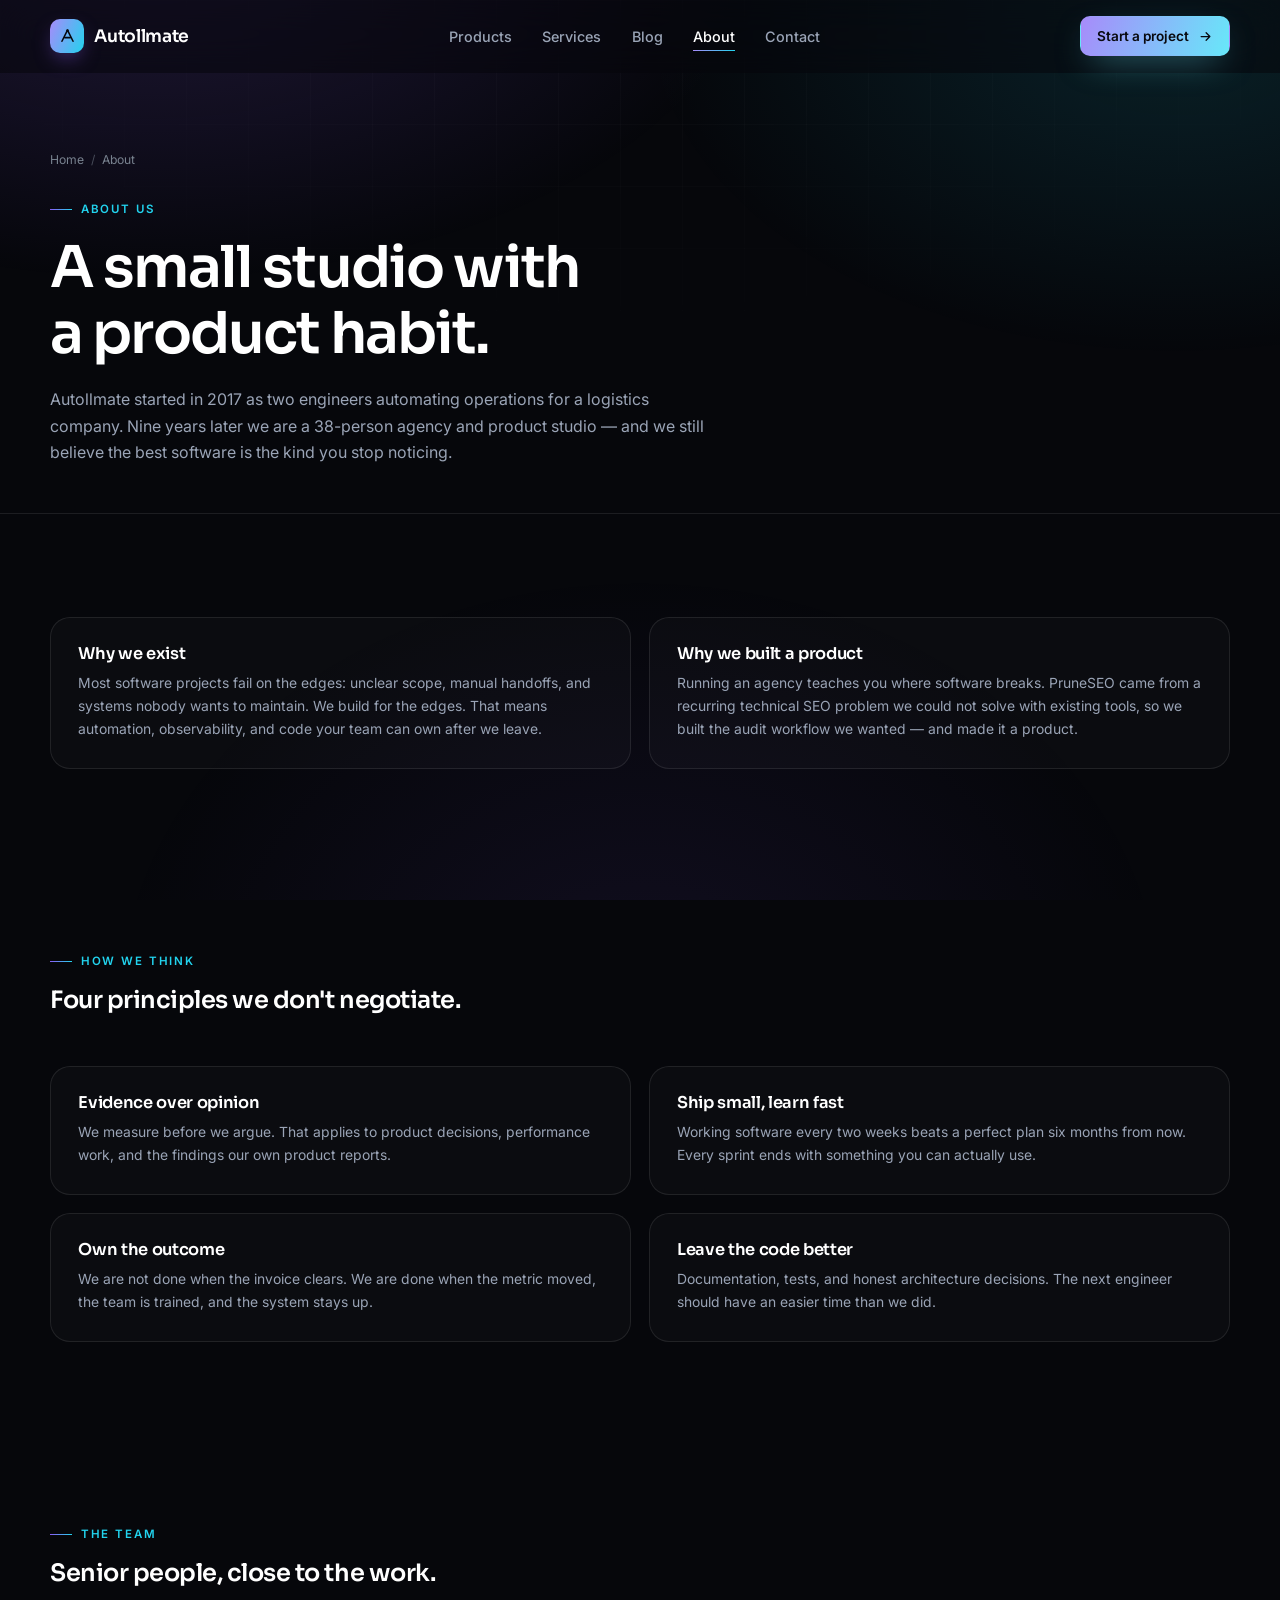
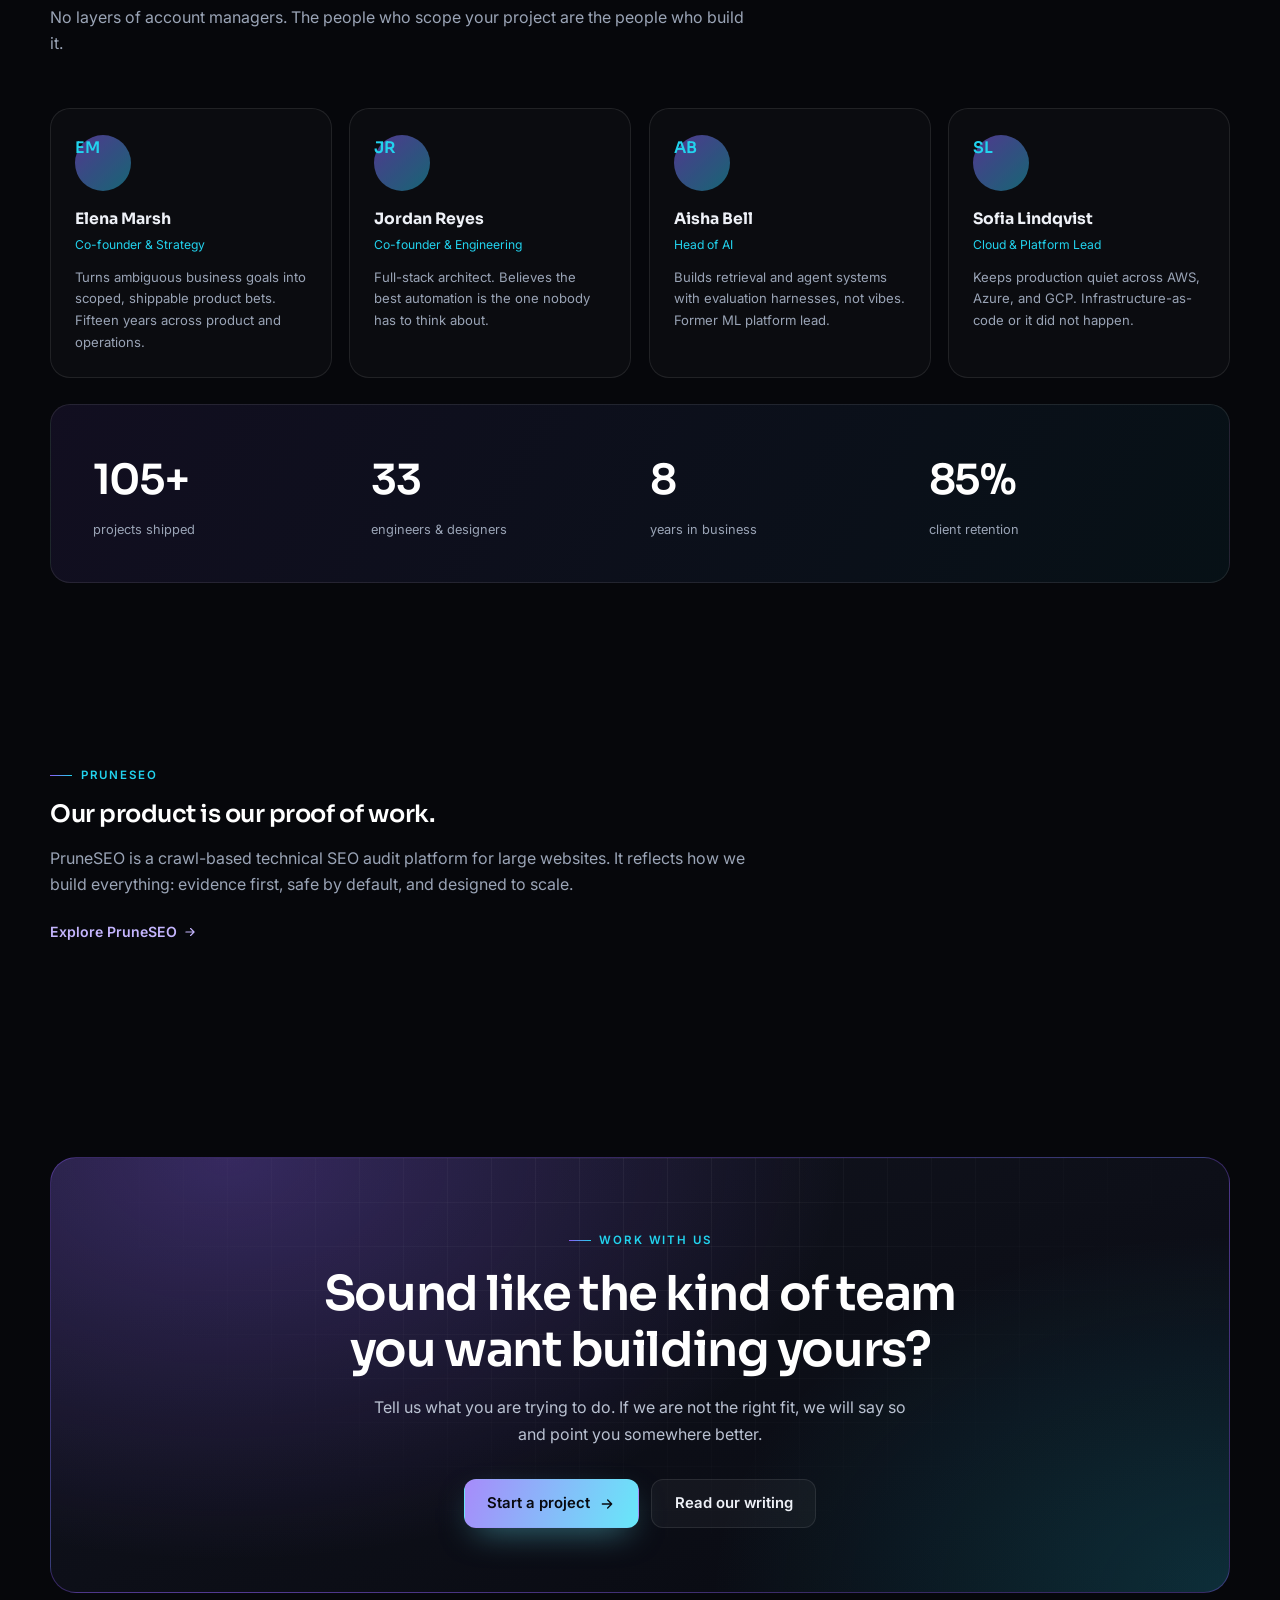
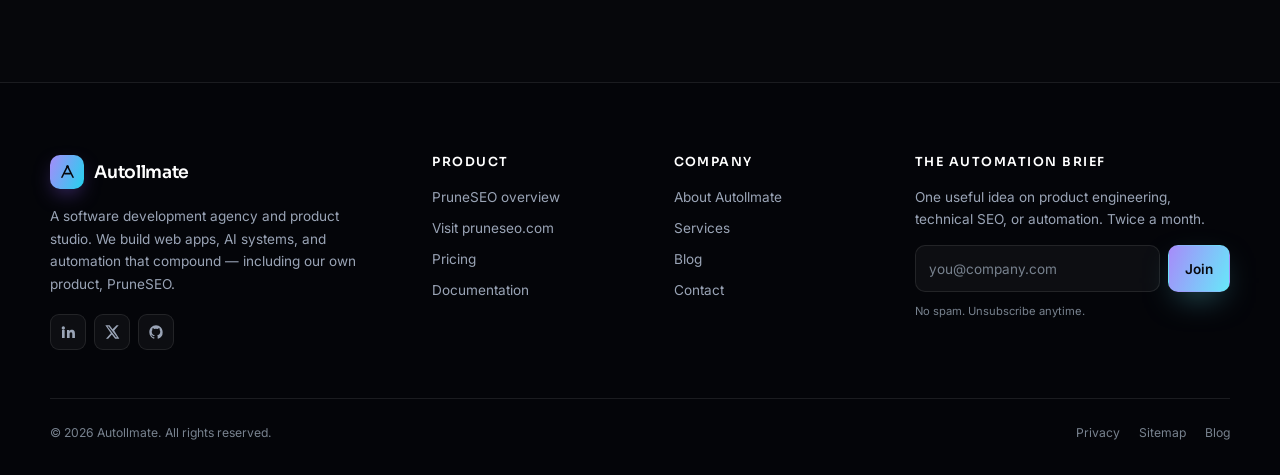
==== about.html @ e0d96550 "setup" ====
<!doctype html>
<html lang="en">
<head>
  <meta charset="utf-8">
  <meta name="viewport" content="width=device-width, initial-scale=1">
  <title>About Autollmate — Software Studio Behind PruneSEO</title>
  <meta name="description" content="Autollmate is a software development agency and product studio founded in 2017. Meet the team that builds web applications, AI systems, automation, and PruneSEO.">
  <link rel="canonical" href="https://autollmate.com/about.html">
  <meta name="robots" content="index, follow, max-image-preview:large">
  <meta name="author" content="Autollmate">
  <meta name="theme-color" content="#06070b">

  <meta property="og:type" content="website">
  <meta property="og:site_name" content="Autollmate">
  <meta property="og:locale" content="en_US">
  <meta property="og:title" content="About Autollmate — Software Studio Behind PruneSEO">
  <meta property="og:description" content="A software development agency and product studio founded in 2017. We build web apps, AI systems, and automation — including PruneSEO.">
  <meta property="og:url" content="https://autollmate.com/about.html">
  <meta property="og:image" content="https://autollmate.com/assets/img/og-cover.png">
  <meta property="og:image:width" content="1200">
  <meta property="og:image:height" content="630">
  <meta property="og:image:alt" content="About Autollmate.">
  <meta name="twitter:card" content="summary_large_image">
  <meta name="twitter:title" content="About Autollmate — Software Studio Behind PruneSEO">
  <meta name="twitter:description" content="A software development agency and product studio founded in 2017.">
  <meta name="twitter:image" content="https://autollmate.com/assets/img/og-cover.png">

  <link rel="icon" href="assets/img/favicon.svg" type="image/svg+xml">
  <link rel="apple-touch-icon" href="assets/img/apple-touch-icon.png">
  <link rel="manifest" href="site.webmanifest">
  <link rel="preconnect" href="https://fonts.googleapis.com">
  <link rel="preconnect" href="https://fonts.gstatic.com" crossorigin>
  <link href="https://fonts.googleapis.com/css2?family=Inter:wght@400;500;600&family=Sora:wght@500;600;700&display=swap" rel="stylesheet">
  <link rel="stylesheet" href="assets/css/styles.css">

  <script type="application/ld+json">
  {
    "@context": "https://schema.org",
    "@graph": [
      {
        "@type": "AboutPage",
        "@id": "https://autollmate.com/about.html#about",
        "name": "About Autollmate",
        "url": "https://autollmate.com/about.html",
        "description": "Autollmate is a software development agency and product studio founded in 2017, and the team behind PruneSEO.",
        "mainEntity": { "@id": "https://autollmate.com/#organization" }
      },
      {
        "@type": "Organization",
        "@id": "https://autollmate.com/#organization",
        "name": "Autollmate",
        "url": "https://autollmate.com/",
        "logo": "https://autollmate.com/assets/img/icon-512.png",
        "foundingDate": "2017",
        "email": "hello@autollmate.com",
        "description": "A software development agency and product studio building web applications, AI systems, and workflow automation.",
        "employee": [
          { "@type": "Person", "name": "Elena Marsh", "jobTitle": "Co-founder & Strategy" },
          { "@type": "Person", "name": "Jordan Reyes", "jobTitle": "Co-founder & Engineering" },
          { "@type": "Person", "name": "Aisha Bell", "jobTitle": "Head of AI" },
          { "@type": "Person", "name": "Sofia Lindqvist", "jobTitle": "Cloud & Platform Lead" }
        ]
      },
      {
        "@type": "BreadcrumbList",
        "itemListElement": [
          { "@type": "ListItem", "position": 1, "name": "Home", "item": "https://autollmate.com/" },
          { "@type": "ListItem", "position": 2, "name": "About", "item": "https://autollmate.com/about.html" }
        ]
      }
    ]
  }
  </script>
</head>
<body>
  <a class="skip-link" href="#main">Skip to content</a>

  <header class="site-header">
    <div class="container">
      <nav class="nav" aria-label="Primary">
        <a class="brand" href="index.html" aria-label="Autollmate home">
          <span class="brand-mark" aria-hidden="true">
            <svg viewBox="0 0 24 24" fill="none" stroke="currentColor" stroke-width="2" stroke-linecap="round" stroke-linejoin="round"><path d="M5 18 12 4l7 14"/><path d="M8.4 13.4h7.2"/><circle cx="12" cy="4.4" r="1.6" fill="currentColor" stroke="none"/></svg>
          </span>
          <span>Autollmate</span>
        </a>
        <ul class="nav-links" id="primary-nav">
          <li><a href="products.html">Products</a></li>
          <li><a href="index.html#services">Services</a></li>
          <li><a href="blog.html">Blog</a></li>
          <li><a href="about.html" aria-current="page">About</a></li>
          <li><a href="contact.html">Contact</a></li>
          <li class="nav-mobile-cta"><a class="btn btn--primary btn--sm" href="contact.html">Start a project</a></li>
        </ul>
        <a class="btn btn--primary btn--sm nav-cta" href="contact.html">Start a project
          <svg width="15" height="15" viewBox="0 0 24 24" fill="none" stroke="currentColor" stroke-width="2" stroke-linecap="round" stroke-linejoin="round" aria-hidden="true"><path d="M5 12h14M13 6l6 6-6 6"/></svg>
        </a>
        <button class="nav-toggle" type="button" aria-expanded="false" aria-controls="primary-nav" aria-label="Toggle navigation">
          <span></span><span></span><span></span>
        </button>
      </nav>
    </div>
  </header>

  <main id="main">
    <section class="page-hero">
      <div class="container">
        <ol class="breadcrumbs">
          <li><a href="index.html">Home</a></li>
          <li>About</li>
        </ol>
        <span class="eyebrow">About us</span>
        <h1>A small studio with a product habit.</h1>
        <p class="lead">Autollmate started in 2017 as two engineers automating operations for a logistics company. Nine years later we are a 38-person agency and product studio — and we still believe the best software is the kind you stop noticing.</p>
      </div>
    </section>

    <section class="section">
      <div class="container">
        <div class="value-grid" data-stagger>
          <article class="value-card" data-reveal>
            <h3>Why we exist</h3>
            <p>Most software projects fail on the edges: unclear scope, manual handoffs, and systems nobody wants to maintain. We build for the edges. That means automation, observability, and code your team can own after we leave.</p>
          </article>
          <article class="value-card" data-reveal>
            <h3>Why we built a product</h3>
            <p>Running an agency teaches you where software breaks. PruneSEO came from a recurring technical SEO problem we could not solve with existing tools, so we built the audit workflow we wanted — and made it a product.</p>
          </article>
        </div>
      </div>
    </section>

    <section class="section section--tight">
      <div class="container">
        <div class="section-head" data-reveal>
          <span class="eyebrow">How we think</span>
          <h2>Four principles we don't negotiate.</h2>
        </div>
        <div class="value-grid" data-stagger>
          <article class="value-card" data-reveal>
            <h3>Evidence over opinion</h3>
            <p>We measure before we argue. That applies to product decisions, performance work, and the findings our own product reports.</p>
          </article>
          <article class="value-card" data-reveal>
            <h3>Ship small, learn fast</h3>
            <p>Working software every two weeks beats a perfect plan six months from now. Every sprint ends with something you can actually use.</p>
          </article>
          <article class="value-card" data-reveal>
            <h3>Own the outcome</h3>
            <p>We are not done when the invoice clears. We are done when the metric moved, the team is trained, and the system stays up.</p>
          </article>
          <article class="value-card" data-reveal>
            <h3>Leave the code better</h3>
            <p>Documentation, tests, and honest architecture decisions. The next engineer should have an easier time than we did.</p>
          </article>
        </div>
      </div>
    </section>

    <section class="section">
      <div class="container">
        <div class="section-head" data-reveal>
          <span class="eyebrow">The team</span>
          <h2>Senior people, close to the work.</h2>
          <p>No layers of account managers. The people who scope your project are the people who build it.</p>
        </div>
        <div class="team-grid" data-stagger>
          <article class="team-card" data-reveal>
            <span class="avatar" aria-hidden="true">EM</span>
            <strong>Elena Marsh</strong>
            <span>Co-founder &amp; Strategy</span>
            <p>Turns ambiguous business goals into scoped, shippable product bets. Fifteen years across product and operations.</p>
          </article>
          <article class="team-card" data-reveal>
            <span class="avatar" aria-hidden="true">JR</span>
            <strong>Jordan Reyes</strong>
            <span>Co-founder &amp; Engineering</span>
            <p>Full-stack architect. Believes the best automation is the one nobody has to think about.</p>
          </article>
          <article class="team-card" data-reveal>
            <span class="avatar" aria-hidden="true">AB</span>
            <strong>Aisha Bell</strong>
            <span>Head of AI</span>
            <p>Builds retrieval and agent systems with evaluation harnesses, not vibes. Former ML platform lead.</p>
          </article>
          <article class="team-card" data-reveal>
            <span class="avatar" aria-hidden="true">SL</span>
            <strong>Sofia Lindqvist</strong>
            <span>Cloud &amp; Platform Lead</span>
            <p>Keeps production quiet across AWS, Azure, and GCP. Infrastructure-as-code or it did not happen.</p>
          </article>
        </div>

        <div class="stats-band" style="margin-top:1.6rem" data-reveal>
          <div class="stat"><strong data-count="120" data-suffix="+">120+</strong><span>projects shipped</span></div>
          <div class="stat"><strong data-count="38">38</strong><span>engineers &amp; designers</span></div>
          <div class="stat"><strong data-count="9">9</strong><span>years in business</span></div>
          <div class="stat"><strong data-count="97" data-suffix="%">97%</strong><span>client retention</span></div>
        </div>
      </div>
    </section>

    <section class="section section--tight">
      <div class="container">
        <div class="section-head" data-reveal>
          <span class="eyebrow">PruneSEO</span>
          <h2>Our product is our proof of work.</h2>
          <p>PruneSEO is a crawl-based technical SEO audit platform for large websites. It reflects how we build everything: evidence first, safe by default, and designed to scale.</p>
          <div style="margin-top:1.3rem">
            <a class="link-arrow" href="products.html">Explore PruneSEO
              <svg width="14" height="14" viewBox="0 0 24 24" fill="none" stroke="currentColor" stroke-width="2" stroke-linecap="round" stroke-linejoin="round" aria-hidden="true"><path d="M5 12h14M13 6l6 6-6 6"/></svg>
            </a>
          </div>
        </div>
      </div>
    </section>

    <section class="cta-band">
      <div class="container">
        <div class="cta-card" data-reveal>
          <span class="eyebrow" style="justify-content:center">Work with us</span>
          <h2>Sound like the kind of team you want building yours?</h2>
          <p>Tell us what you are trying to do. If we are not the right fit, we will say so and point you somewhere better.</p>
          <div class="cta-actions">
            <a class="btn btn--primary" href="contact.html">Start a project
              <svg width="16" height="16" viewBox="0 0 24 24" fill="none" stroke="currentColor" stroke-width="2" stroke-linecap="round" stroke-linejoin="round" aria-hidden="true"><path d="M5 12h14M13 6l6 6-6 6"/></svg>
            </a>
            <a class="btn btn--ghost" href="blog.html">Read our writing</a>
          </div>
        </div>
      </div>
    </section>
  </main>

  <footer class="site-footer">
    <div class="container">
      <div class="footer-grid">
        <div class="footer-brand">
          <a class="brand" href="index.html" aria-label="Autollmate home">
            <span class="brand-mark" aria-hidden="true">
              <svg viewBox="0 0 24 24" fill="none" stroke="currentColor" stroke-width="2" stroke-linecap="round" stroke-linejoin="round"><path d="M5 18 12 4l7 14"/><path d="M8.4 13.4h7.2"/><circle cx="12" cy="4.4" r="1.6" fill="currentColor" stroke="none"/></svg>
            </span>
            <span>Autollmate</span>
          </a>
          <p>A software development agency and product studio. We build web apps, AI systems, and automation that compound — including our own product, PruneSEO.</p>
          <div class="socials">
            <a href="https://www.linkedin.com/company/autollmate" target="_blank" rel="noopener noreferrer" aria-label="Autollmate on LinkedIn">
              <svg viewBox="0 0 24 24" fill="currentColor" aria-hidden="true"><path d="M4.98 3.5a2.5 2.5 0 1 1 0 5 2.5 2.5 0 0 1 0-5ZM3 9h4v12H3V9Zm7 0h3.8v1.7h.05c.53-1 1.83-2.05 3.77-2.05 4.03 0 4.78 2.65 4.78 6.1V21h-4v-5.5c0-1.3-.02-3-1.83-3-1.83 0-2.1 1.43-2.1 2.9V21h-4V9Z"/></svg>
            </a>
            <a href="https://x.com/autollmate" target="_blank" rel="noopener noreferrer" aria-label="Autollmate on X">
              <svg viewBox="0 0 24 24" fill="currentColor" aria-hidden="true"><path d="M18.9 2H22l-6.8 7.8L23 22h-6.3l-4.9-6.4L6.2 22H3l7.3-8.3L2 2h6.4l4.4 5.8L18.9 2Zm-1.1 18h1.7L7.1 3.9H5.3L17.8 20Z"/></svg>
            </a>
            <a href="https://github.com/autollmate" target="_blank" rel="noopener noreferrer" aria-label="Autollmate on GitHub">
              <svg viewBox="0 0 24 24" fill="currentColor" aria-hidden="true"><path d="M12 2C6.48 2 2 6.58 2 12.26c0 4.53 2.87 8.37 6.84 9.73.5.09.68-.22.68-.49 0-.24-.01-.88-.01-1.73-2.78.62-3.37-1.37-3.37-1.37-.45-1.18-1.11-1.5-1.11-1.5-.91-.63.07-.62.07-.62 1 .07 1.53 1.05 1.53 1.05.89 1.56 2.34 1.11 2.91.85.09-.66.35-1.11.63-1.37-2.22-.26-4.56-1.14-4.56-5.07 0-1.12.39-2.03 1.03-2.75-.1-.26-.45-1.3.1-2.71 0 0 .84-.28 2.75 1.05a9.36 9.36 0 0 1 5 0c1.91-1.33 2.75-1.05 2.75-1.05.55 1.41.2 2.45.1 2.71.64.72 1.03 1.63 1.03 2.75 0 3.94-2.34 4.81-4.57 5.06.36.32.68.94.68 1.9 0 1.37-.01 2.47-.01 2.81 0 .27.18.58.69.48A10.02 10.02 0 0 0 22 12.26C22 6.58 17.52 2 12 2Z"/></svg>
            </a>
          </div>
        </div>
        <div>
          <h2 class="footer-heading">Product</h2>
          <ul class="footer-links">
            <li><a href="products.html">PruneSEO overview</a></li>
            <li><a href="https://pruneseo.com" target="_blank" rel="noopener noreferrer">Visit pruneseo.com</a></li>
            <li><a href="https://pruneseo.com/#pricing" target="_blank" rel="noopener noreferrer">Pricing</a></li>
            <li><a href="https://docs.pruneseo.com" target="_blank" rel="noopener noreferrer">Documentation</a></li>
          </ul>
        </div>
        <div>
          <h2 class="footer-heading">Company</h2>
          <ul class="footer-links">
            <li><a href="about.html">About Autollmate</a></li>
            <li><a href="index.html#services">Services</a></li>
            <li><a href="blog.html">Blog</a></li>
            <li><a href="contact.html">Contact</a></li>
          </ul>
        </div>
        <div class="newsletter">
          <h2 class="footer-heading">The Automation Brief</h2>
          <p>One useful idea on product engineering, technical SEO, or automation. Twice a month.</p>
          <form data-mock-submit data-success="You're on the list. Look out for the next brief.">
            <div class="input-row">
              <label class="sr-only" for="newsletter-email">Email address</label>
              <input id="newsletter-email" type="email" name="email" placeholder="you@company.com" autocomplete="email" required>
              <button class="btn btn--primary btn--sm" type="submit">Join</button>
            </div>
            <div class="form-status" hidden></div>
          </form>
          <small>No spam. Unsubscribe anytime.</small>
        </div>
      </div>
      <div class="footer-bottom">
        <p>&copy; <span data-year>2026</span> Autollmate. All rights reserved.</p>
        <ul>
          <li><a href="privacy-policy.html">Privacy</a></li>
          <li><a href="sitemap.xml">Sitemap</a></li>
          <li><a href="blog.html">Blog</a></li>
        </ul>
      </div>
    </div>
  </footer>

  <script src="assets/js/main.js" defer></script>
</body>
</html>
---- assets/css/styles.css ----
/* ==========================================================================
   Autollmate — Design System
   ========================================================================== */

:root {
  --bg: #06070b;
  --bg-elev: #0a0c13;
  --bg-deep: #040509;
  --surface: rgba(255, 255, 255, 0.04);
  --surface-2: rgba(255, 255, 255, 0.065);
  --border: rgba(255, 255, 255, 0.09);
  --border-strong: rgba(255, 255, 255, 0.17);
  --text: #eef1f7;
  --muted: #9aa4b6;
  --muted-2: #78828f;
  --brand: #8b5cf6;
  --brand-2: #22d3ee;
  --brand-soft: rgba(139, 92, 246, 0.14);
  --grad: linear-gradient(112deg, #a78bfa 0%, #22d3ee 100%);
  --grad-btn: linear-gradient(112deg, #a78bfa 0%, #67e8f9 100%);
  --radius: 20px;
  --radius-sm: 12px;
  --max: 1180px;
  --font-head: "Sora", "Segoe UI", system-ui, sans-serif;
  --font-body: "Inter", "Segoe UI", system-ui, -apple-system, sans-serif;
  --shadow: 0 40px 100px -30px rgba(0, 0, 0, 0.85);
  --ease: cubic-bezier(0.22, 1, 0.36, 1);
}

/* ---------- Reset ---------- */
*,
*::before,
*::after {
  box-sizing: border-box;
}

html {
  background: var(--bg);
  scroll-behavior: smooth;
  -webkit-text-size-adjust: 100%;
}

body {
  margin: 0;
  background: transparent;
  color: var(--text);
  font-family: var(--font-body);
  font-size: 16px;
  line-height: 1.65;
  -webkit-font-smoothing: antialiased;
  overflow-x: hidden;
}

body::before {
  content: "";
  position: fixed;
  inset: 0;
  z-index: -2;
  background:
    radial-gradient(900px 520px at 12% -8%, rgba(139, 92, 246, 0.2), transparent 68%),
    radial-gradient(820px 520px at 92% 2%, rgba(34, 211, 238, 0.13), transparent 65%),
    radial-gradient(760px 620px at 50% 112%, rgba(139, 92, 246, 0.09), transparent 70%);
  pointer-events: none;
}

body::after {
  content: "";
  position: fixed;
  inset: 0;
  z-index: -1;
  background-image:
    linear-gradient(rgba(255, 255, 255, 0.028) 1px, transparent 1px),
    linear-gradient(90deg, rgba(255, 255, 255, 0.028) 1px, transparent 1px);
  background-size: 62px 62px;
  -webkit-mask-image: radial-gradient(ellipse 90% 60% at 50% 0%, #000 0%, transparent 72%);
  mask-image: radial-gradient(ellipse 90% 60% at 50% 0%, #000 0%, transparent 72%);
  pointer-events: none;
}

img,
svg {
  display: block;
  max-width: 100%;
}

a {
  color: inherit;
  text-decoration: none;
}

button,
input,
textarea,
select {
  font: inherit;
  color: inherit;
}

button {
  cursor: pointer;
}

h1,
h2,
h3,
h4 {
  font-family: var(--font-head);
  font-weight: 600;
  line-height: 1.15;
  letter-spacing: -0.02em;
  margin: 0;
  color: #fff;
  text-wrap: balance;
}

p {
  margin: 0;
}

ul,
ol {
  margin: 0;
}

::selection {
  background: rgba(139, 92, 246, 0.45);
  color: #fff;
}

:focus-visible {
  outline: 2px solid #67e8f9;
  outline-offset: 3px;
  border-radius: 4px;
}

[id] {
  scroll-margin-top: 100px;
}

/* ---------- Layout ---------- */
.container {
  width: min(100% - 2.5rem, var(--max));
  margin-inline: auto;
}

.section {
  padding: clamp(4rem, 8vw, 7rem) 0;
}

.section--tight {
  padding: clamp(3rem, 6vw, 4.5rem) 0;
}

.section-head {
  max-width: 44rem;
  margin-bottom: clamp(2.25rem, 4vw, 3.25rem);
}

.section-head p {
  margin-top: 1rem;
  color: var(--muted);
  font-size: clamp(1rem, 1.2vw, 1.08rem);
}

.eyebrow {
  display: inline-flex;
  align-items: center;
  gap: 0.55rem;
  margin-bottom: 1rem;
  font-size: 0.72rem;
  font-weight: 600;
  letter-spacing: 0.16em;
  text-transform: uppercase;
  color: var(--brand-2);
}

.eyebrow::before {
  content: "";
  width: 22px;
  height: 1px;
  background: linear-gradient(90deg, var(--brand), var(--brand-2));
}

.gradient-text {
  background: var(--grad);
  -webkit-background-clip: text;
  background-clip: text;
  color: transparent;
}

.sr-only {
  position: absolute;
  width: 1px;
  height: 1px;
  padding: 0;
  margin: -1px;
  overflow: hidden;
  clip: rect(0, 0, 0, 0);
  white-space: nowrap;
  border: 0;
}

.skip-link {
  position: absolute;
  left: 1rem;
  top: -100px;
  z-index: 100;
  padding: 0.65rem 1rem;
  border-radius: 8px;
  background: #fff;
  color: #06070b;
  font-weight: 600;
  transition: top 0.2s ease;
}

.skip-link:focus {
  top: 1rem;
}

/* ---------- Buttons ---------- */
.btn {
  display: inline-flex;
  align-items: center;
  justify-content: center;
  gap: 0.55rem;
  padding: 0.9rem 1.4rem;
  border: 1px solid transparent;
  border-radius: 12px;
  font-size: 0.93rem;
  font-weight: 600;
  line-height: 1.2;
  white-space: nowrap;
  transition: transform 0.25s var(--ease), box-shadow 0.25s var(--ease),
    background 0.25s ease, border-color 0.25s ease;
}

.btn svg {
  flex: none;
  transition: transform 0.25s var(--ease);
}

.btn:hover svg {
  transform: translateX(3px);
}

.btn--primary {
  background: var(--grad-btn);
  color: #08090f;
  box-shadow: 0 12px 34px -12px rgba(103, 232, 249, 0.55);
}

.btn--primary:hover {
  transform: translateY(-2px);
  box-shadow: 0 18px 44px -14px rgba(103, 232, 249, 0.7);
}

.btn--ghost {
  background: var(--surface);
  border-color: var(--border);
  color: var(--text);
}

.btn--ghost:hover {
  background: var(--surface-2);
  border-color: var(--border-strong);
  transform: translateY(-2px);
}

.btn--sm {
  padding: 0.65rem 1rem;
  font-size: 0.85rem;
  border-radius: 10px;
}

.link-arrow {
  display: inline-flex;
  align-items: center;
  gap: 0.4rem;
  font-size: 0.88rem;
  font-weight: 600;
  color: #c4b5fd;
}

.link-arrow svg {
  transition: transform 0.25s var(--ease);
}

.link-arrow:hover svg {
  transform: translateX(4px);
}

/* ---------- Header ---------- */
.site-header {
  position: sticky;
  top: 0;
  z-index: 60;
  background: rgba(6, 7, 11, 0.55);
  -webkit-backdrop-filter: blur(18px);
  backdrop-filter: blur(18px);
  border-bottom: 1px solid transparent;
  transition: background 0.3s ease, border-color 0.3s ease;
}

.site-header.is-scrolled {
  background: rgba(6, 7, 11, 0.86);
  border-bottom-color: var(--border);
}

.nav {
  display: flex;
  align-items: center;
  justify-content: space-between;
  gap: 1.5rem;
  height: 72px;
}

.brand {
  display: inline-flex;
  align-items: center;
  gap: 0.65rem;
  font-family: var(--font-head);
  font-size: 1.08rem;
  font-weight: 600;
  letter-spacing: -0.02em;
  color: #fff;
}

.brand-mark {
  display: grid;
  place-items: center;
  width: 34px;
  height: 34px;
  border-radius: 10px;
  background: var(--grad);
  color: #08090f;
  box-shadow: 0 8px 22px -8px rgba(139, 92, 246, 0.8);
}

.brand-mark svg {
  width: 19px;
  height: 19px;
}

.nav-links {
  display: flex;
  align-items: center;
  gap: 1.9rem;
  list-style: none;
  padding: 0;
}

.nav-links a {
  position: relative;
  font-size: 0.9rem;
  font-weight: 500;
  color: var(--muted);
  transition: color 0.2s ease;
}

.nav-links a::after {
  content: "";
  position: absolute;
  left: 0;
  bottom: -6px;
  width: 100%;
  height: 1px;
  background: var(--grad);
  transform: scaleX(0);
  transform-origin: left;
  transition: transform 0.3s var(--ease);
}

.nav-links a:hover,
.nav-links a[aria-current="page"] {
  color: #fff;
}

.nav-links a:hover::after,
.nav-links a[aria-current="page"]::after {
  transform: scaleX(1);
}

.nav-cta {
  display: inline-flex;
}

.nav-mobile-cta {
  display: none;
}

.nav-toggle {
  display: none;
  width: 42px;
  height: 42px;
  padding: 0;
  border: 1px solid var(--border);
  border-radius: 10px;
  background: var(--surface);
}

.nav-toggle span {
  display: block;
  width: 18px;
  height: 1.5px;
  margin: 4px auto;
  background: #fff;
  border-radius: 2px;
  transition: transform 0.25s ease, opacity 0.25s ease;
}

body.nav-open .nav-toggle span:nth-child(1) {
  transform: translateY(5.5px) rotate(45deg);
}

body.nav-open .nav-toggle span:nth-child(2) {
  opacity: 0;
}

body.nav-open .nav-toggle span:nth-child(3) {
  transform: translateY(-5.5px) rotate(-45deg);
}

/* ---------- Hero ---------- */
.hero {
  position: relative;
  padding: clamp(3.5rem, 7vw, 6.5rem) 0 clamp(3rem, 6vw, 5rem);
  overflow: hidden;
}

.hero-grid {
  display: grid;
  grid-template-columns: 1.06fr 0.94fr;
  gap: clamp(2rem, 5vw, 4.5rem);
  align-items: center;
}

.hero-badge {
  display: inline-flex;
  align-items: center;
  gap: 0.6rem;
  margin-bottom: 1.4rem;
  padding: 0.42rem 0.85rem 0.42rem 0.5rem;
  border: 1px solid var(--border);
  border-radius: 999px;
  background: var(--surface);
  font-size: 0.78rem;
  color: #cbd2df;
}

.hero-badge b {
  padding: 0.15rem 0.5rem;
  border-radius: 999px;
  background: rgba(34, 211, 238, 0.14);
  color: #67e8f9;
  font-size: 0.68rem;
  font-weight: 600;
  letter-spacing: 0.08em;
  text-transform: uppercase;
}

.hero-title {
  font-size: clamp(2.55rem, 5.6vw, 4.35rem);
  line-height: 1.02;
  letter-spacing: -0.035em;
}

.hero-lead {
  max-width: 36rem;
  margin-top: 1.5rem;
  color: var(--muted);
  font-size: clamp(1rem, 1.35vw, 1.14rem);
  line-height: 1.7;
}

.hero-actions {
  display: flex;
  flex-wrap: wrap;
  gap: 0.8rem;
  margin-top: 2.1rem;
}

.hero-proof {
  display: flex;
  flex-wrap: wrap;
  gap: 1.6rem;
  margin-top: 2.4rem;
  padding-top: 1.6rem;
  border-top: 1px solid var(--border);
}

.hero-proof div {
  display: flex;
  flex-direction: column;
  gap: 0.1rem;
}

.hero-proof strong {
  font-family: var(--font-head);
  font-size: 1.25rem;
  color: #fff;
}

.hero-proof span {
  font-size: 0.78rem;
  color: var(--muted-2);
}

/* ---------- Hero mock ---------- */
.hero-visual {
  position: relative;
  perspective: 1200px;
}

.mock {
  position: relative;
  border: 1px solid var(--border);
  border-radius: 20px;
  background: linear-gradient(165deg, rgba(20, 23, 34, 0.95), rgba(8, 10, 16, 0.98));
  box-shadow: var(--shadow);
  overflow: hidden;
  transform: rotateY(-6deg) rotateX(2deg);
  transition: transform 0.6s var(--ease);
}

.hero-visual:hover .mock {
  transform: rotateY(0deg) rotateX(0deg);
}

.mock::before {
  content: "";
  position: absolute;
  inset: 0;
  background: linear-gradient(120deg, rgba(139, 92, 246, 0.14), transparent 42%, rgba(34, 211, 238, 0.1));
  pointer-events: none;
}

.mock-top {
  display: flex;
  align-items: center;
  gap: 0.45rem;
  padding: 0.75rem 1rem;
  border-bottom: 1px solid var(--border);
  background: rgba(255, 255, 255, 0.02);
}

.mock-dot {
  width: 9px;
  height: 9px;
  border-radius: 50%;
  background: rgba(255, 255, 255, 0.18);
}

.mock-dot:nth-child(1) {
  background: #f87171;
  opacity: 0.85;
}

.mock-dot:nth-child(2) {
  background: #fbbf24;
  opacity: 0.85;
}

.mock-dot:nth-child(3) {
  background: #34d399;
  opacity: 0.85;
}

.mock-title {
  margin-left: 0.6rem;
  font-size: 0.7rem;
  letter-spacing: 0.06em;
  color: var(--muted-2);
}

.mock-body {
  padding: 1.25rem;
}

.mock-kpis {
  display: grid;
  grid-template-columns: 1fr 1fr;
  gap: 0.7rem;
}

.kpi {
  padding: 0.85rem 0.95rem;
  border: 1px solid var(--border);
  border-radius: 12px;
  background: rgba(255, 255, 255, 0.025);
}

.kpi span {
  display: block;
  font-size: 0.66rem;
  letter-spacing: 0.05em;
  text-transform: uppercase;
  color: var(--muted-2);
}

.kpi strong {
  display: block;
  margin-top: 0.2rem;
  font-family: var(--font-head);
  font-size: 1.35rem;
  color: #fff;
}

.kpi em {
  font-style: normal;
  font-size: 0.68rem;
  font-weight: 600;
  color: #34d399;
}

.mock-chart {
  display: flex;
  align-items: flex-end;
  gap: 0.42rem;
  height: 108px;
  margin: 1rem 0;
  padding: 0 0.15rem;
}

.mock-chart .bar {
  flex: 1;
  height: var(--h, 40%);
  border-radius: 4px 4px 2px 2px;
  background: linear-gradient(180deg, rgba(103, 232, 249, 0.85), rgba(139, 92, 246, 0.35));
  transform-origin: bottom;
  animation: growBar 1.1s var(--ease) both;
  animation-delay: calc(var(--i, 0) * 60ms);
}

@keyframes growBar {
  from {
    transform: scaleY(0);
    opacity: 0.2;
  }
  to {
    transform: scaleY(1);
    opacity: 1;
  }
}

.mock-chain {
  display: flex;
  align-items: center;
  gap: 0.4rem;
  margin-bottom: 0.9rem;
  font-size: 0.68rem;
  color: var(--muted);
}

.chain-node {
  padding: 0.28rem 0.5rem;
  border: 1px solid rgba(139, 92, 246, 0.35);
  border-radius: 6px;
  background: rgba(139, 92, 246, 0.1);
  color: #ddd6fe;
  white-space: nowrap;
}

.chain-arrow {
  color: var(--muted-2);
}

.mock-rows {
  display: grid;
  gap: 0.45rem;
}

.mock-row {
  display: flex;
  align-items: center;
  gap: 0.55rem;
  padding: 0.55rem 0.7rem;
  border: 1px solid var(--border);
  border-radius: 9px;
  background: rgba(255, 255, 255, 0.02);
  font-size: 0.72rem;
  color: #c6cddb;
}

.mock-row .status-dot {
  width: 7px;
  height: 7px;
  border-radius: 50%;
  background: #34d399;
  box-shadow: 0 0 10px rgba(52, 211, 153, 0.8);
}

.mock-row .row-time {
  margin-left: auto;
  font-size: 0.65rem;
  color: var(--muted-2);
}

.floating {
  position: absolute;
  display: flex;
  align-items: center;
  gap: 0.65rem;
  padding: 0.7rem 0.9rem;
  border: 1px solid var(--border-strong);
  border-radius: 13px;
  background: rgba(12, 14, 22, 0.86);
  -webkit-backdrop-filter: blur(14px);
  backdrop-filter: blur(14px);
  box-shadow: 0 24px 50px -20px rgba(0, 0, 0, 0.9);
  animation: floaty 6s ease-in-out infinite;
}

.floating svg {
  flex: none;
  width: 30px;
  height: 30px;
  padding: 6px;
  border-radius: 8px;
}

.floating strong {
  display: block;
  font-size: 0.75rem;
  font-weight: 600;
  color: #fff;
}

.floating span {
  display: block;
  font-size: 0.66rem;
  color: var(--muted-2);
}

.floating--1 {
  top: -22px;
  right: -16px;
}

.floating--1 svg {
  background: rgba(52, 211, 153, 0.14);
  color: #6ee7b7;
}

.floating--2 {
  bottom: -44px;
  left: -16px;
  animation-delay: -3s;
}

.floating--2 svg {
  background: rgba(34, 211, 238, 0.14);
  color: #67e8f9;
}

@keyframes floaty {
  0%,
  100% {
    transform: translateY(0);
  }
  50% {
    transform: translateY(-9px);
  }
}

/* ---------- Logo strip ---------- */
.logo-strip {
  padding: 2.5rem 0 0.5rem;
  border-top: 1px solid var(--border);
}

.logo-strip p {
  margin-bottom: 1.25rem;
  font-size: 0.72rem;
  letter-spacing: 0.16em;
  text-transform: uppercase;
  color: var(--muted-2);
  text-align: center;
}

.logo-strip ul {
  display: flex;
  flex-wrap: wrap;
  justify-content: space-between;
  gap: 1.5rem 2.5rem;
  list-style: none;
  padding: 0;
  opacity: 0.62;
}

.logo-strip li {
  display: flex;
  align-items: center;
  gap: 0.5rem;
  font-family: var(--font-head);
  font-size: 1rem;
  font-weight: 500;
  letter-spacing: -0.01em;
  color: #d4d9e4;
  white-space: nowrap;
}

.logo-strip li::before {
  content: "";
  width: 8px;
  height: 8px;
  border-radius: 2px;
  background: var(--grad);
  opacity: 0.8;
  transform: rotate(45deg);
}

/* ---------- Product cards ---------- */
.card-grid {
  display: grid;
  grid-template-columns: repeat(3, minmax(0, 1fr));
  gap: 1.1rem;
}

.product-card {
  position: relative;
  display: flex;
  flex-direction: column;
  gap: 1rem;
  padding: 1.7rem;
  border: 1px solid var(--border);
  border-radius: var(--radius);
  background: linear-gradient(170deg, rgba(255, 255, 255, 0.055), rgba(255, 255, 255, 0.018));
  overflow: hidden;
  transition: transform 0.35s var(--ease), border-color 0.35s ease, box-shadow 0.35s ease;
}

.product-card::before {
  content: "";
  position: absolute;
  top: -60%;
  right: -40%;
  width: 70%;
  aspect-ratio: 1;
  border-radius: 50%;
  background: radial-gradient(circle, rgba(139, 92, 246, 0.28), transparent 68%);
  opacity: 0;
  transition: opacity 0.4s ease;
  pointer-events: none;
}

.product-card:hover {
  transform: translateY(-5px);
  border-color: rgba(139, 92, 246, 0.42);
  box-shadow: 0 30px 70px -34px rgba(0, 0, 0, 0.9);
}

.product-card:hover::before {
  opacity: 1;
}

.product-icon {
  display: grid;
  place-items: center;
  width: 46px;
  height: 46px;
  border: 1px solid rgba(139, 92, 246, 0.32);
  border-radius: 12px;
  background: rgba(139, 92, 246, 0.12);
  color: #c4b5fd;
}

.product-icon svg {
  width: 21px;
  height: 21px;
}

.product-name {
  display: flex;
  align-items: center;
  gap: 0.6rem;
  font-size: 1.16rem;
}

.product-name span {
  font-family: var(--font-head);
  font-size: 0.66rem;
  font-weight: 500;
  letter-spacing: 0.1em;
  text-transform: uppercase;
  color: var(--muted-2);
}

.product-desc {
  font-size: 0.9rem;
  color: var(--muted);
  flex: 1;
}

.tags {
  display: flex;
  flex-wrap: wrap;
  gap: 0.4rem;
  list-style: none;
  padding: 0;
}

.tag {
  padding: 0.26rem 0.55rem;
  border: 1px solid var(--border);
  border-radius: 999px;
  background: rgba(255, 255, 255, 0.02);
  font-size: 0.68rem;
  color: var(--muted);
}

/* ---------- Featured product ---------- */
.featured-product {
  display: grid;
  grid-template-columns: 1.02fr 0.98fr;
  gap: clamp(2rem, 5vw, 4rem);
  align-items: center;
  padding: clamp(1.6rem, 4vw, 3rem);
  border: 1px solid rgba(34, 211, 238, 0.26);
  border-radius: 26px;
  background: radial-gradient(75% 130% at 0% 0%, rgba(34, 211, 238, 0.14), transparent 58%),
    radial-gradient(75% 130% at 100% 100%, rgba(139, 92, 246, 0.16), transparent 58%),
    linear-gradient(160deg, #0d1019, #080a11);
  overflow: hidden;
}

.product-logo {
  display: flex;
  align-items: center;
  gap: 0.7rem;
  margin-bottom: 1.2rem;
}

.product-logo strong {
  display: block;
  font-family: var(--font-head);
  font-size: 1.05rem;
  color: #fff;
  line-height: 1.2;
}

.product-logo span {
  display: block;
  font-size: 0.68rem;
  letter-spacing: 0.08em;
  text-transform: uppercase;
  color: var(--muted-2);
}

.featured-product h2 {
  font-size: clamp(1.85rem, 3.6vw, 2.75rem);
  letter-spacing: -0.03em;
}

.featured-product .lead {
  margin-top: 1rem;
  color: var(--muted);
  font-size: 0.98rem;
}

.product-actions {
  display: flex;
  flex-wrap: wrap;
  gap: 0.7rem;
  margin-top: 1.5rem;
}

.preview-panel {
  position: relative;
  padding: 1.4rem;
  border: 1px solid var(--border);
  border-radius: 18px;
  background: linear-gradient(165deg, rgba(15, 18, 28, 0.96), rgba(7, 9, 15, 0.98));
  box-shadow: var(--shadow);
}

.preview-panel::before {
  content: "";
  position: absolute;
  inset: 0;
  border-radius: inherit;
  background: linear-gradient(120deg, rgba(34, 211, 238, 0.1), transparent 40%, rgba(139, 92, 246, 0.12));
  pointer-events: none;
}

.preview-panel > * {
  position: relative;
}

.preview-head {
  display: flex;
  justify-content: space-between;
  align-items: center;
  gap: 1rem;
  padding-bottom: 0.8rem;
  border-bottom: 1px solid var(--border);
  font-size: 0.68rem;
  letter-spacing: 0.1em;
  text-transform: uppercase;
  color: var(--muted-2);
}

.live-dot {
  display: inline-flex;
  align-items: center;
  gap: 0.4rem;
  color: #6ee7b7;
  letter-spacing: 0.04em;
}

.live-dot::before {
  content: "";
  width: 6px;
  height: 6px;
  border-radius: 50%;
  background: #34d399;
  box-shadow: 0 0 8px rgba(52, 211, 153, 0.9);
}

.preview-kpis {
  display: grid;
  grid-template-columns: 1fr 1fr;
  gap: 0.6rem;
  margin: 1rem 0;
}

.preview-kpis div {
  padding: 0.75rem 0.85rem;
  border: 1px solid var(--border);
  border-radius: 10px;
  background: rgba(255, 255, 255, 0.03);
}

.preview-kpis span {
  display: block;
  font-size: 0.63rem;
  letter-spacing: 0.06em;
  text-transform: uppercase;
  color: var(--muted-2);
}

.preview-kpis strong {
  display: block;
  margin-top: 0.15rem;
  font-family: var(--font-head);
  font-size: 1.3rem;
  color: #fff;
}

.preview-label {
  display: flex;
  align-items: center;
  justify-content: space-between;
  margin: 1.1rem 0 0.5rem;
  font-size: 0.64rem;
  letter-spacing: 0.1em;
  text-transform: uppercase;
  color: var(--muted-2);
}

.preview-list {
  display: grid;
  gap: 0.45rem;
}

.preview-item {
  display: flex;
  align-items: center;
  gap: 0.55rem;
  padding: 0.62rem 0.7rem;
  border: 1px solid var(--border);
  border-radius: 9px;
  background: rgba(255, 255, 255, 0.025);
  font-size: 0.73rem;
  color: #c9d0dd;
}

.preview-item code {
  font-family: "SFMono-Regular", Consolas, monospace;
  font-size: 0.7rem;
  color: #e2e8f0;
}

.preview-item .badge {
  margin-left: auto;
  padding: 0.18rem 0.45rem;
  border-radius: 5px;
  font-size: 0.6rem;
  font-weight: 600;
  white-space: nowrap;
}

.badge--high {
  background: rgba(248, 113, 113, 0.12);
  color: #fca5a5;
}

.badge--med {
  background: rgba(251, 191, 36, 0.12);
  color: #fcd34d;
}

.badge--low {
  background: rgba(34, 211, 238, 0.12);
  color: #67e8f9;
}

.preview-bars {
  display: flex;
  align-items: flex-end;
  gap: 0.3rem;
  margin-top: 0.9rem;
  height: 54px;
}

.preview-bars i {
  flex: 1;
  height: var(--h, 40%);
  border-radius: 3px;
  background: linear-gradient(180deg, rgba(103, 232, 249, 0.8), rgba(139, 92, 246, 0.3));
}

.preview-note {
  margin-top: 0.9rem;
  font-size: 0.64rem;
  color: var(--muted-2);
}

/* ---------- Pricing ---------- */
.price-grid {
  display: grid;
  grid-template-columns: repeat(4, 1fr);
  gap: 1rem;
}

.price-card {
  display: flex;
  flex-direction: column;
  gap: 0.5rem;
  padding: 1.6rem;
  border: 1px solid var(--border);
  border-radius: 18px;
  background: rgba(255, 255, 255, 0.025);
  transition: border-color 0.3s ease, transform 0.3s var(--ease);
}

.price-card:hover {
  border-color: var(--border-strong);
  transform: translateY(-3px);
}

.price-card--featured {
  border-color: rgba(34, 211, 238, 0.42);
  background: linear-gradient(170deg, rgba(34, 211, 238, 0.09), rgba(139, 92, 246, 0.05));
  box-shadow: 0 24px 60px -34px rgba(34, 211, 238, 0.5);
}

.price-card .plan {
  display: flex;
  align-items: center;
  gap: 0.5rem;
  font-family: var(--font-head);
  font-size: 0.95rem;
  color: #fff;
}

.price-card .plan em {
  padding: 0.16rem 0.45rem;
  border-radius: 999px;
  background: rgba(34, 211, 238, 0.14);
  font-family: var(--font-body);
  font-size: 0.58rem;
  font-style: normal;
  font-weight: 600;
  letter-spacing: 0.08em;
  text-transform: uppercase;
  color: #67e8f9;
}

.price-card .amount {
  font-family: var(--font-head);
  font-size: 1.9rem;
  line-height: 1.1;
  color: #fff;
}

.price-card .amount span {
  font-family: var(--font-body);
  font-size: 0.75rem;
  font-weight: 400;
  color: var(--muted-2);
}

.price-card ul {
  display: grid;
  gap: 0.4rem;
  margin: 0.5rem 0 0;
  padding: 0;
  list-style: none;
  font-size: 0.78rem;
  color: var(--muted);
  flex: 1;
}

.price-card li {
  display: flex;
  gap: 0.45rem;
}

.price-card li::before {
  content: "";
  flex: none;
  width: 5px;
  height: 5px;
  margin-top: 0.55rem;
  border-radius: 50%;
  background: var(--brand-2);
  opacity: 0.75;
}

.price-card .link-arrow {
  margin-top: 0.8rem;
  font-size: 0.78rem;
}

.note {
  font-size: 0.78rem;
  color: var(--muted-2);
}

/* ---------- Services ---------- */
.service-grid {
  display: grid;
  grid-template-columns: repeat(3, 1fr);
  gap: 1px;
  border: 1px solid var(--border);
  border-radius: var(--radius);
  background: var(--border);
  overflow: hidden;
}

.service {
  position: relative;
  padding: 1.9rem;
  background: var(--bg-elev);
  transition: background 0.3s ease;
}

.service:hover {
  background: #0e111a;
}

.service-num {
  display: block;
  margin-bottom: 1.1rem;
  font-family: var(--font-head);
  font-size: 0.72rem;
  letter-spacing: 0.12em;
  color: var(--brand-2);
}

.service h3 {
  margin-bottom: 0.55rem;
  font-size: 1.06rem;
}

.service p {
  font-size: 0.87rem;
  color: var(--muted);
}

.service ul {
  margin-top: 0.9rem;
  padding-left: 1.05rem;
  font-size: 0.82rem;
  color: var(--muted-2);
}

.service li + li {
  margin-top: 0.28rem;
}

/* ---------- Process ---------- */
.process {
  display: grid;
  grid-template-columns: repeat(5, 1fr);
  gap: 1rem;
  counter-reset: step;
}

.step {
  position: relative;
  padding: 1.4rem 1.1rem;
  border: 1px solid var(--border);
  border-radius: 14px;
  background: rgba(255, 255, 255, 0.022);
}

.step::before {
  counter-increment: step;
  content: "0" counter(step);
  display: block;
  margin-bottom: 1rem;
  font-family: var(--font-head);
  font-size: 0.75rem;
  color: var(--brand-2);
  letter-spacing: 0.1em;
}

.step h3 {
  font-size: 0.98rem;
  margin-bottom: 0.4rem;
}

.step p {
  font-size: 0.82rem;
  color: var(--muted);
}

.process--six {
  grid-template-columns: repeat(3, 1fr);
}

/* ---------- Stats ---------- */
.stats-band {
  display: grid;
  grid-template-columns: repeat(4, 1fr);
  gap: 1.25rem;
  padding: clamp(1.8rem, 4vw, 2.6rem);
  border: 1px solid var(--border);
  border-radius: var(--radius);
  background: linear-gradient(120deg, rgba(139, 92, 246, 0.09), rgba(34, 211, 238, 0.05));
}

.stat strong {
  display: block;
  font-family: var(--font-head);
  font-size: clamp(1.85rem, 3.4vw, 2.6rem);
  font-weight: 600;
  letter-spacing: -0.03em;
  color: #fff;
}

.stat span {
  display: block;
  margin-top: 0.25rem;
  font-size: 0.8rem;
  color: var(--muted);
}

/* ---------- Testimonials ---------- */
.quote-grid {
  display: grid;
  grid-template-columns: repeat(3, 1fr);
  gap: 1.1rem;
}

.quote {
  display: flex;
  flex-direction: column;
  gap: 1.4rem;
  padding: 1.8rem;
  border: 1px solid var(--border);
  border-radius: var(--radius);
  background: linear-gradient(170deg, rgba(255, 255, 255, 0.045), rgba(255, 255, 255, 0.015));
}

.quote-text {
  font-size: 0.98rem;
  line-height: 1.65;
  color: #dbe0ea;
}

.quote-text::before {
  content: "\201C";
  display: block;
  margin-bottom: 0.2rem;
  font-family: var(--font-head);
  font-size: 2.2rem;
  line-height: 0.6;
  color: var(--brand);
}

.quote-person {
  display: flex;
  align-items: center;
  gap: 0.7rem;
  margin-top: auto;
}

.avatar {
  display: grid;
  place-items: center;
  width: 38px;
  height: 38px;
  border-radius: 50%;
  background: linear-gradient(135deg, rgba(139, 92, 246, 0.55), rgba(34, 211, 238, 0.45));
  font-family: var(--font-head);
  font-size: 0.78rem;
  font-weight: 600;
  color: #fff;
}

.quote-person strong {
  display: block;
  font-size: 0.84rem;
  font-weight: 600;
  color: #fff;
}

.quote-person span {
  display: block;
  font-size: 0.74rem;
  color: var(--muted-2);
}

/* ---------- Blog cards ---------- */
.blog-grid {
  display: grid;
  grid-template-columns: repeat(3, 1fr);
  gap: 1.2rem;
}

.post-card {
  display: flex;
  flex-direction: column;
  border: 1px solid var(--border);
  border-radius: var(--radius);
  background: rgba(255, 255, 255, 0.022);
  overflow: hidden;
  transition: transform 0.35s var(--ease), border-color 0.35s ease;
}

.post-card:hover {
  transform: translateY(-5px);
  border-color: rgba(34, 211, 238, 0.36);
}

.post-thumb {
  position: relative;
  display: flex;
  align-items: flex-end;
  justify-content: space-between;
  min-height: 132px;
  padding: 1rem;
  overflow: hidden;
  background: radial-gradient(120% 130% at 15% 15%, rgba(139, 92, 246, 0.5), transparent 60%),
    radial-gradient(120% 120% at 90% 90%, rgba(34, 211, 238, 0.35), transparent 55%),
    #0b0e17;
}

.post-thumb::before {
  content: "";
  position: absolute;
  inset: 0;
  background-image: linear-gradient(rgba(255, 255, 255, 0.06) 1px, transparent 1px),
    linear-gradient(90deg, rgba(255, 255, 255, 0.06) 1px, transparent 1px);
  background-size: 26px 26px;
  -webkit-mask-image: linear-gradient(120deg, #000, transparent 75%);
  mask-image: linear-gradient(120deg, #000, transparent 75%);
}

.post-thumb--2 {
  background: radial-gradient(120% 130% at 85% 10%, rgba(34, 211, 238, 0.5), transparent 60%),
    radial-gradient(120% 120% at 10% 90%, rgba(139, 92, 246, 0.35), transparent 55%), #0b0e17;
}

.post-thumb--3 {
  background: radial-gradient(120% 130% at 50% 0%, rgba(167, 139, 250, 0.55), transparent 62%),
    radial-gradient(120% 120% at 90% 100%, rgba(34, 211, 238, 0.28), transparent 55%), #0b0e17;
}

.post-cat {
  position: relative;
  padding: 0.3rem 0.6rem;
  border: 1px solid rgba(255, 255, 255, 0.2);
  border-radius: 999px;
  background: rgba(5, 6, 10, 0.4);
  -webkit-backdrop-filter: blur(6px);
  backdrop-filter: blur(6px);
  font-size: 0.64rem;
  font-weight: 600;
  letter-spacing: 0.1em;
  text-transform: uppercase;
  color: #fff;
}

.post-index {
  position: relative;
  font-family: var(--font-head);
  font-size: 2.1rem;
  font-weight: 600;
  line-height: 1;
  color: rgba(255, 255, 255, 0.22);
}

.post-body {
  display: flex;
  flex: 1;
  flex-direction: column;
  gap: 0.65rem;
  padding: 1.35rem;
}

.post-meta {
  display: flex;
  align-items: center;
  gap: 0.5rem;
  font-size: 0.7rem;
  color: var(--muted-2);
}

.post-meta .dot {
  width: 3px;
  height: 3px;
  border-radius: 50%;
  background: var(--muted-2);
}

.post-title {
  font-size: 1.02rem;
  line-height: 1.35;
}

.post-card:hover .post-title {
  color: #c4b5fd;
}

.post-excerpt {
  font-size: 0.83rem;
  color: var(--muted);
  flex: 1;
}

.post-body .link-arrow {
  margin-top: 0.3rem;
  font-size: 0.8rem;
}

/* ---------- CTA ---------- */
.cta-band {
  padding: clamp(3rem, 7vw, 6rem) 0;
}

.cta-card {
  position: relative;
  padding: clamp(2.2rem, 5vw, 4.2rem);
  border: 1px solid rgba(139, 92, 246, 0.34);
  border-radius: 26px;
  background: radial-gradient(90% 160% at 15% 0%, rgba(139, 92, 246, 0.3), transparent 58%),
    radial-gradient(80% 150% at 100% 100%, rgba(34, 211, 238, 0.18), transparent 55%),
    linear-gradient(160deg, #12141f, #080a11);
  overflow: hidden;
  text-align: center;
}

.cta-card::before {
  content: "";
  position: absolute;
  inset: 0;
  background-image: linear-gradient(rgba(255, 255, 255, 0.05) 1px, transparent 1px),
    linear-gradient(90deg, rgba(255, 255, 255, 0.05) 1px, transparent 1px);
  background-size: 44px 44px;
  -webkit-mask-image: radial-gradient(ellipse at 50% 0%, #000, transparent 70%);
  mask-image: radial-gradient(ellipse at 50% 0%, #000, transparent 70%);
  pointer-events: none;
}

.cta-card > * {
  position: relative;
}

.cta-card h2 {
  max-width: 40rem;
  margin-inline: auto;
  font-size: clamp(1.9rem, 4vw, 3rem);
  letter-spacing: -0.03em;
}

.cta-card p {
  max-width: 34rem;
  margin: 1.1rem auto 0;
  color: #b9c1d1;
}

.cta-actions {
  display: flex;
  flex-wrap: wrap;
  justify-content: center;
  gap: 0.8rem;
  margin-top: 2rem;
}

.cta-note {
  margin-top: 1.3rem !important;
  font-size: 0.78rem;
  color: var(--muted-2) !important;
}

/* ---------- Footer ---------- */
.site-footer {
  padding: clamp(3rem, 6vw, 4.5rem) 0 2rem;
  border-top: 1px solid var(--border);
  background: rgba(4, 5, 9, 0.6);
}

.footer-grid {
  display: grid;
  grid-template-columns: 1.7fr 1fr 1fr 1.35fr;
  gap: 2.5rem;
}

.footer-brand p {
  max-width: 20rem;
  margin-top: 1rem;
  font-size: 0.85rem;
  color: var(--muted);
}

.footer-heading {
  margin-bottom: 1rem;
  font-family: var(--font-head);
  font-size: 0.78rem;
  font-weight: 600;
  letter-spacing: 0.12em;
  text-transform: uppercase;
  color: #fff;
}

.footer-links {
  display: grid;
  gap: 0.55rem;
  list-style: none;
  padding: 0;
  font-size: 0.85rem;
  color: var(--muted);
}

.footer-links a {
  transition: color 0.2s ease;
}

.footer-links a:hover {
  color: #fff;
}

.newsletter p {
  margin-bottom: 0.9rem;
  font-size: 0.85rem;
  color: var(--muted);
}

.input-row {
  display: flex;
  gap: 0.5rem;
}

.input-row input {
  min-width: 0;
  flex: 1;
  padding: 0.72rem 0.85rem;
  border: 1px solid var(--border);
  border-radius: 10px;
  background: rgba(255, 255, 255, 0.04);
  font-size: 0.85rem;
  color: #fff;
  transition: border-color 0.2s ease;
}

.input-row input::placeholder {
  color: var(--muted-2);
}

.input-row input:focus {
  outline: none;
  border-color: rgba(34, 211, 238, 0.55);
}

.input-row button {
  flex: none;
}

.newsletter small {
  display: block;
  margin-top: 0.6rem;
  font-size: 0.7rem;
  color: var(--muted-2);
}

.socials {
  display: flex;
  gap: 0.5rem;
  margin-top: 1.2rem;
}

.socials a {
  display: grid;
  place-items: center;
  width: 36px;
  height: 36px;
  border: 1px solid var(--border);
  border-radius: 9px;
  background: var(--surface);
  color: var(--muted);
  transition: color 0.2s ease, border-color 0.2s ease, transform 0.2s ease;
}

.socials a:hover {
  color: #fff;
  border-color: var(--border-strong);
  transform: translateY(-2px);
}

.socials svg {
  width: 16px;
  height: 16px;
}

.footer-bottom {
  display: flex;
  flex-wrap: wrap;
  align-items: center;
  justify-content: space-between;
  gap: 1rem;
  margin-top: 3rem;
  padding-top: 1.5rem;
  border-top: 1px solid var(--border);
  font-size: 0.76rem;
  color: var(--muted-2);
}

.footer-bottom ul {
  display: flex;
  gap: 1.2rem;
  list-style: none;
  padding: 0;
}

.footer-bottom a:hover {
  color: #fff;
}

/* ---------- Page hero / breadcrumbs ---------- */
.page-hero {
  padding: clamp(3rem, 6vw, 5.5rem) 0 clamp(2rem, 4vw, 3rem);
  border-bottom: 1px solid var(--border);
}

.page-hero h1 {
  max-width: 52rem;
  font-size: clamp(2.2rem, 4.6vw, 3.6rem);
  letter-spacing: -0.032em;
}

.page-hero .lead {
  max-width: 42rem;
  margin-top: 1.2rem;
  color: var(--muted);
  font-size: clamp(1rem, 1.25vw, 1.1rem);
}

.breadcrumbs {
  display: flex;
  flex-wrap: wrap;
  align-items: center;
  gap: 0.45rem;
  margin-bottom: 1.3rem;
  padding: 0;
  list-style: none;
  font-size: 0.76rem;
  color: var(--muted-2);
}

.breadcrumbs a:hover {
  color: #fff;
}

.breadcrumbs li + li::before {
  content: "/";
  margin-right: 0.45rem;
  opacity: 0.55;
}

/* ---------- Products page ---------- */
.product-list {
  display: grid;
  gap: 1.2rem;
}

.product-row {
  display: grid;
  grid-template-columns: 0.9fr 1.1fr;
  gap: clamp(1.5rem, 4vw, 3.5rem);
  padding: clamp(1.6rem, 3.5vw, 2.6rem);
  border: 1px solid var(--border);
  border-radius: var(--radius);
  background: linear-gradient(160deg, rgba(255, 255, 255, 0.04), rgba(255, 255, 255, 0.012));
  transition: border-color 0.3s ease;
}

.product-row:hover {
  border-color: rgba(139, 92, 246, 0.35);
}

.product-row h2 {
  display: flex;
  flex-wrap: wrap;
  align-items: center;
  gap: 0.7rem;
  margin: 0.9rem 0 0.7rem;
  font-size: clamp(1.4rem, 2.4vw, 1.9rem);
}

.product-row h2 span {
  font-family: var(--font-body);
  font-size: 0.65rem;
  font-weight: 600;
  letter-spacing: 0.12em;
  text-transform: uppercase;
  color: var(--brand-2);
}

.product-row .product-desc {
  font-size: 0.95rem;
}

.feature-list {
  display: grid;
  gap: 0.6rem;
  margin: 1.2rem 0 1.4rem;
  padding: 0;
  list-style: none;
  font-size: 0.86rem;
  color: #c6cddb;
}

.feature-list li {
  display: flex;
  gap: 0.6rem;
  align-items: flex-start;
}

.feature-list svg {
  flex: none;
  width: 17px;
  height: 17px;
  margin-top: 3px;
  color: #67e8f9;
}

.product-tags {
  margin-bottom: 1.4rem;
}

.product-side {
  display: flex;
  flex-direction: column;
  justify-content: center;
  gap: 1rem;
}

.product-preview {
  padding: 1.2rem;
  border: 1px solid var(--border);
  border-radius: 14px;
  background: rgba(6, 8, 14, 0.7);
}

/* ---------- Team / values ---------- */
.team-grid {
  display: grid;
  grid-template-columns: repeat(4, 1fr);
  gap: 1.1rem;
}

.team-card {
  padding: 1.5rem;
  border: 1px solid var(--border);
  border-radius: var(--radius);
  background: rgba(255, 255, 255, 0.025);
}

.team-card .avatar {
  width: 56px;
  height: 56px;
  margin-bottom: 1rem;
  font-size: 1rem;
}

.team-card strong {
  display: block;
  font-family: var(--font-head);
  font-size: 0.98rem;
}

.team-card span {
  display: block;
  margin-top: 0.15rem;
  font-size: 0.76rem;
  color: var(--brand-2);
}

.team-card p {
  margin-top: 0.7rem;
  font-size: 0.82rem;
  color: var(--muted);
}

.value-grid {
  display: grid;
  grid-template-columns: repeat(2, 1fr);
  gap: 1.1rem;
}

.value-card {
  padding: 1.7rem;
  border: 1px solid var(--border);
  border-radius: var(--radius);
  background: rgba(255, 255, 255, 0.025);
}

.value-card h3 {
  margin-bottom: 0.5rem;
  font-size: 1.02rem;
}

.value-card p {
  font-size: 0.87rem;
  color: var(--muted);
}

/* ---------- Article ---------- */
.article-hero {
  padding: clamp(2.5rem, 5vw, 4.5rem) 0 2rem;
}

.article-hero h1 {
  max-width: 50rem;
  font-size: clamp(2.05rem, 4.4vw, 3.3rem);
  line-height: 1.12;
  letter-spacing: -0.032em;
}

.article-meta {
  display: flex;
  flex-wrap: wrap;
  align-items: center;
  gap: 0.7rem;
  margin-top: 1.4rem;
  font-size: 0.8rem;
  color: var(--muted);
}

.article-meta .dot {
  width: 3px;
  height: 3px;
  border-radius: 50%;
  background: var(--muted-2);
}

.article-meta .pill {
  padding: 0.28rem 0.6rem;
  border: 1px solid rgba(139, 92, 246, 0.35);
  border-radius: 999px;
  background: rgba(139, 92, 246, 0.1);
  color: #c4b5fd;
  font-size: 0.68rem;
  font-weight: 600;
  letter-spacing: 0.07em;
  text-transform: uppercase;
}

.article-cover {
  position: relative;
  height: clamp(180px, 30vw, 320px);
  margin: 1.8rem 0 0;
  border: 1px solid var(--border);
  border-radius: var(--radius);
  overflow: hidden;
  background: radial-gradient(90% 140% at 20% 10%, rgba(139, 92, 246, 0.55), transparent 60%),
    radial-gradient(90% 140% at 90% 90%, rgba(34, 211, 238, 0.32), transparent 55%), #090b12;
}

.article-cover::before {
  content: "";
  position: absolute;
  inset: 0;
  background-image: linear-gradient(rgba(255, 255, 255, 0.05) 1px, transparent 1px),
    linear-gradient(90deg, rgba(255, 255, 255, 0.05) 1px, transparent 1px);
  background-size: 40px 40px;
  -webkit-mask-image: radial-gradient(ellipse at 30% 20%, #000, transparent 78%);
  mask-image: radial-gradient(ellipse at 30% 20%, #000, transparent 78%);
}

.article-cover span {
  position: absolute;
  left: clamp(1.2rem, 4vw, 2.4rem);
  bottom: clamp(1.2rem, 4vw, 2.2rem);
  max-width: 80%;
  font-family: var(--font-head);
  font-size: clamp(1rem, 2.4vw, 1.6rem);
  font-weight: 600;
  line-height: 1.25;
  color: rgba(255, 255, 255, 0.92);
}

.article-body {
  padding: 3rem 0 4rem;
}

.prose {
  width: min(100%, 46rem);
  margin-inline: auto;
  font-size: 1.04rem;
  line-height: 1.8;
  color: #c3cbda;
}

.prose > * + * {
  margin-top: 1.25rem;
}

.prose h2 {
  margin-top: 2.6rem;
  font-size: clamp(1.45rem, 2.4vw, 1.85rem);
  line-height: 1.25;
  letter-spacing: -0.02em;
}

.prose h3 {
  margin-top: 1.9rem;
  font-size: clamp(1.1rem, 1.8vw, 1.28rem);
  color: #fff;
}

.prose strong {
  color: #fff;
  font-weight: 600;
}

.prose a {
  color: #a5b4fc;
  text-decoration: underline;
  text-decoration-color: rgba(165, 180, 252, 0.4);
  text-underline-offset: 3px;
}

.prose a:hover {
  color: #fff;
}

.prose ul,
.prose ol {
  padding-left: 1.4rem;
}

.prose li + li {
  margin-top: 0.45rem;
}

.prose li::marker {
  color: var(--brand-2);
}

.prose blockquote {
  margin: 1.8rem 0;
  padding: 0.4rem 0 0.4rem 1.3rem;
  border-left: 2px solid var(--brand-2);
  color: #e6eaf2;
  font-size: 1.1rem;
  font-style: italic;
}

.prose blockquote p {
  margin: 0;
}

.prose code {
  padding: 0.15rem 0.4rem;
  border: 1px solid var(--border);
  border-radius: 5px;
  background: rgba(255, 255, 255, 0.05);
  font-size: 0.88em;
  color: #e2e8f0;
}

.prose table {
  width: 100%;
  border-collapse: collapse;
  font-size: 0.9rem;
}

.prose th,
.prose td {
  padding: 0.7rem 0.8rem;
  border: 1px solid var(--border);
  text-align: left;
  vertical-align: top;
}

.prose th {
  background: rgba(255, 255, 255, 0.05);
  color: #fff;
  font-weight: 600;
}

.prose td {
  color: var(--muted);
}

.toc {
  margin-bottom: 2rem;
  padding: 1.2rem 1.4rem;
  border: 1px solid var(--border);
  border-radius: 14px;
  background: rgba(255, 255, 255, 0.03);
}

.toc strong {
  display: block;
  margin-bottom: 0.6rem;
  font-family: var(--font-head);
  font-size: 0.76rem;
  letter-spacing: 0.12em;
  text-transform: uppercase;
  color: #fff;
}

.toc ol {
  margin: 0;
  padding-left: 1.2rem;
  font-size: 0.85rem;
  color: var(--muted);
}

.toc li + li {
  margin-top: 0.3rem;
}

.toc a:hover {
  color: #fff;
}

.callout {
  padding: 1.2rem 1.4rem;
  border: 1px solid rgba(34, 211, 238, 0.28);
  border-radius: 14px;
  background: rgba(34, 211, 238, 0.06);
  font-size: 0.94rem;
}

.callout strong {
  display: block;
  margin-bottom: 0.3rem;
  color: #67e8f9;
  font-size: 0.8rem;
  letter-spacing: 0.08em;
  text-transform: uppercase;
}

.faq {
  display: grid;
  gap: 0.7rem;
  margin-top: 1.4rem;
}

.faq-item {
  border: 1px solid var(--border);
  border-radius: 12px;
  background: rgba(255, 255, 255, 0.025);
  overflow: hidden;
}

.faq-item summary {
  position: relative;
  padding: 1rem 2.6rem 1rem 1.1rem;
  font-size: 0.94rem;
  font-weight: 500;
  color: #fff;
  cursor: pointer;
  list-style: none;
}

.faq-item summary::-webkit-details-marker {
  display: none;
}

.faq-item summary::after {
  content: "+";
  position: absolute;
  top: 50%;
  right: 1.1rem;
  transform: translateY(-50%);
  font-size: 1.1rem;
  color: var(--brand-2);
  transition: transform 0.2s ease;
}

.faq-item[open] summary::after {
  transform: translateY(-50%) rotate(45deg);
}

.faq-item p {
  padding: 0 1.1rem 1.1rem;
  margin: 0;
  font-size: 0.9rem;
  color: var(--muted);
}

.author-card {
  display: flex;
  gap: 1rem;
  margin-top: 2.5rem;
  padding: 1.4rem;
  border: 1px solid var(--border);
  border-radius: 14px;
  background: rgba(255, 255, 255, 0.03);
}

.author-card .avatar {
  width: 48px;
  height: 48px;
  flex: none;
  font-size: 0.9rem;
}

.author-card strong {
  display: block;
  font-size: 0.92rem;
  color: #fff;
}

.author-card span {
  display: block;
  margin-top: 0.1rem;
  font-size: 0.75rem;
  color: var(--brand-2);
}

.author-card p {
  margin-top: 0.5rem;
  font-size: 0.83rem;
  color: var(--muted);
}

.related {
  padding: 3rem 0 4rem;
  border-top: 1px solid var(--border);
}

.related h2 {
  margin-bottom: 1.5rem;
  font-size: 1.4rem;
}

/* ---------- Contact ---------- */
.contact-grid {
  display: grid;
  grid-template-columns: 1.15fr 0.85fr;
  gap: clamp(1.5rem, 4vw, 3rem);
  align-items: start;
}

.form-card {
  padding: clamp(1.5rem, 3.5vw, 2.4rem);
  border: 1px solid var(--border);
  border-radius: var(--radius);
  background: linear-gradient(165deg, rgba(255, 255, 255, 0.045), rgba(255, 255, 255, 0.015));
}

.form-grid {
  display: grid;
  grid-template-columns: 1fr 1fr;
  gap: 1rem;
}

.field {
  display: grid;
  gap: 0.4rem;
}

.field--full {
  grid-column: 1 / -1;
}

.field label {
  font-size: 0.8rem;
  font-weight: 500;
  color: #cfd5e1;
}

.field input,
.field select,
.field textarea {
  width: 100%;
  padding: 0.78rem 0.9rem;
  border: 1px solid var(--border);
  border-radius: 10px;
  background: rgba(5, 6, 11, 0.6);
  font-size: 0.9rem;
  color: #fff;
  transition: border-color 0.2s ease, background 0.2s ease;
}

.field textarea {
  min-height: 130px;
  resize: vertical;
}

.field input::placeholder,
.field textarea::placeholder {
  color: var(--muted-2);
}

.field input:focus,
.field select:focus,
.field textarea:focus {
  outline: none;
  border-color: rgba(34, 211, 238, 0.55);
  background: rgba(5, 6, 11, 0.85);
}

.form-card .btn {
  width: 100%;
  margin-top: 1.1rem;
}

.form-note {
  margin-top: 0.8rem;
  font-size: 0.74rem;
  color: var(--muted-2);
}

.form-status {
  margin-top: 1rem;
  padding: 0.85rem 1rem;
  border: 1px solid rgba(52, 211, 153, 0.35);
  border-radius: 10px;
  background: rgba(52, 211, 153, 0.08);
  font-size: 0.85rem;
  color: #a7f3d0;
}

.contact-aside {
  display: grid;
  gap: 1rem;
}

.info-card {
  padding: 1.5rem;
  border: 1px solid var(--border);
  border-radius: var(--radius);
  background: rgba(255, 255, 255, 0.025);
}

.info-card h3 {
  margin-bottom: 0.8rem;
  font-size: 0.95rem;
}

.info-card p,
.info-card li {
  font-size: 0.85rem;
  color: var(--muted);
}

.info-card ul {
  display: grid;
  gap: 0.55rem;
  padding: 0;
  list-style: none;
}

.info-card li {
  display: flex;
  gap: 0.55rem;
}

.info-card li svg {
  flex: none;
  width: 16px;
  height: 16px;
  margin-top: 3px;
  color: var(--brand-2);
}

.info-card a {
  color: #fff;
}

/* ---------- 404 ---------- */
.error-page {
  display: flex;
  flex-direction: column;
  align-items: center;
  justify-content: center;
  min-height: 60vh;
  padding: 6rem 0;
  text-align: center;
}

.error-page .code {
  font-family: var(--font-head);
  font-size: clamp(5rem, 18vw, 10rem);
  font-weight: 700;
  line-height: 1;
  letter-spacing: -0.05em;
  background: var(--grad);
  -webkit-background-clip: text;
  background-clip: text;
  color: transparent;
}

.error-page h1 {
  margin-top: 1rem;
  font-size: clamp(1.6rem, 3vw, 2.2rem);
}

.error-page p {
  max-width: 30rem;
  margin-top: 0.8rem;
  color: var(--muted);
}

/* ---------- Reveal ---------- */
[data-reveal] {
  opacity: 0;
  transform: translateY(20px);
  transition: opacity 0.7s var(--ease), transform 0.7s var(--ease);
  transition-delay: var(--d, 0ms);
}

[data-reveal].is-visible {
  opacity: 1;
  transform: none;
}

/* ---------- Responsive ---------- */
@media (max-width: 1080px) {
  .hero-grid {
    grid-template-columns: 1fr;
    gap: 3rem;
  }

  .hero-copy {
    max-width: 42rem;
  }

  .hero-visual {
    max-width: 560px;
  }

  .card-grid,
  .blog-grid,
  .quote-grid,
  .team-grid {
    grid-template-columns: repeat(2, minmax(0, 1fr));
  }

  .service-grid {
    grid-template-columns: repeat(2, 1fr);
  }

  .process {
    grid-template-columns: repeat(3, 1fr);
  }

  .footer-grid {
    grid-template-columns: 1fr 1fr;
  }

  .product-row {
    grid-template-columns: 1fr;
  }

  .product-side {
    order: -1;
  }

  .featured-product {
    grid-template-columns: 1fr;
  }

  .price-grid {
    grid-template-columns: repeat(2, 1fr);
  }

  .process--six {
    grid-template-columns: repeat(2, 1fr);
  }

  .contact-grid {
    grid-template-columns: 1fr;
  }

  .team-grid {
    grid-template-columns: repeat(2, minmax(0, 1fr));
  }
}

@media (max-width: 860px) {
  .nav-toggle {
    display: block;
  }

  .nav-cta {
    display: none;
  }

  .nav-links {
    position: fixed;
    inset: 72px 0 auto 0;
    flex-direction: column;
    align-items: stretch;
    gap: 0;
    padding: 0.6rem 1.25rem 1.4rem;
    background: rgba(6, 7, 11, 0.97);
    border-bottom: 1px solid var(--border);
    -webkit-backdrop-filter: blur(20px);
    backdrop-filter: blur(20px);
    transform: translateY(-130%);
    opacity: 0;
    visibility: hidden;
    transition: transform 0.35s var(--ease), opacity 0.3s ease, visibility 0.3s;
  }

  body.nav-open .nav-links {
    transform: none;
    opacity: 1;
    visibility: visible;
  }

  .nav-links li {
    border-bottom: 1px solid rgba(255, 255, 255, 0.06);
  }

  .nav-links a {
    display: block;
    padding: 0.95rem 0.2rem;
    font-size: 0.98rem;
  }

  .nav-links a::after {
    display: none;
  }

  .nav-links .nav-mobile-cta {
    display: block;
    border-bottom: 0;
    padding-top: 1rem;
  }

  .nav-mobile-cta .btn {
    width: 100%;
  }

  .floating {
    display: none;
  }

  .stats-band {
    grid-template-columns: repeat(2, 1fr);
  }

  .value-grid {
    grid-template-columns: 1fr;
  }
}

@media (max-width: 640px) {
  .container {
    width: min(100% - 1.6rem, var(--max));
  }

  .hero {
    padding-top: 2.5rem;
  }

  .hero-title {
    font-size: clamp(2.2rem, 10vw, 3rem);
  }

  .hero-proof {
    gap: 1.1rem;
  }

  .mock {
    transform: none;
  }

  .floating--1 {
    display: none;
  }

  .floating--2 {
    left: -2%;
  }

  .card-grid,
  .blog-grid,
  .quote-grid,
  .team-grid,
  .service-grid,
  .process {
    grid-template-columns: 1fr;
  }

  .stats-band {
    grid-template-columns: 1fr 1fr;
    gap: 1.6rem 1rem;
  }

  .logo-strip ul {
    justify-content: flex-start;
    gap: 1rem 1.6rem;
  }

  .logo-strip li {
    font-size: 0.86rem;
  }

  .footer-grid {
    grid-template-columns: 1fr;
    gap: 2rem;
  }

  .form-grid {
    grid-template-columns: 1fr;
  }

  .price-grid {
    grid-template-columns: 1fr;
  }

  .process--six {
    grid-template-columns: 1fr;
  }

  .cta-actions .btn {
    width: 100%;
  }

  .article-cover span {
    max-width: 90%;
  }

  .prose {
    font-size: 0.99rem;
  }

  .prose table {
    display: block;
    overflow-x: auto;
  }
}

@media (prefers-reduced-motion: reduce) {
  html {
    scroll-behavior: auto;
  }

  *,
  *::before,
  *::after {
    animation-duration: 0.001ms !important;
    animation-iteration-count: 1 !important;
    transition-duration: 0.001ms !important;
  }

  [data-reveal] {
    opacity: 1;
    transform: none;
  }
}
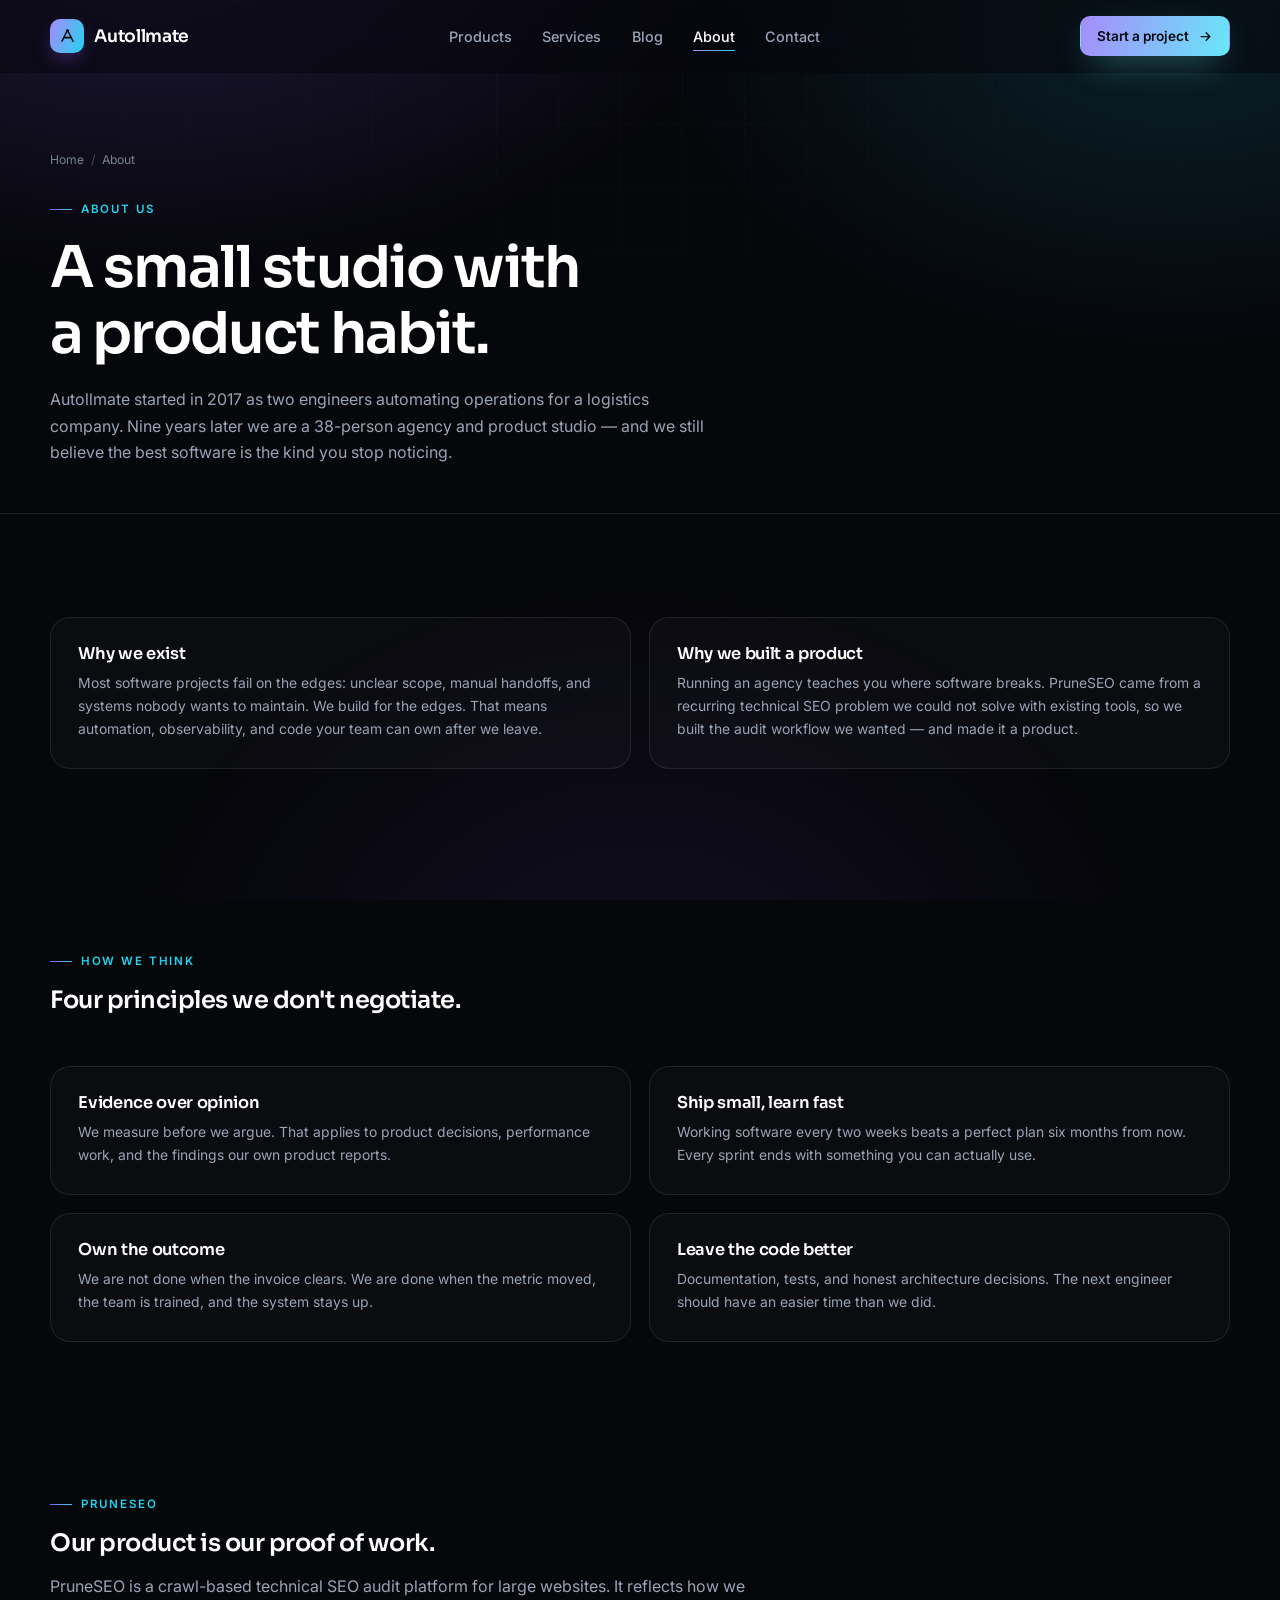
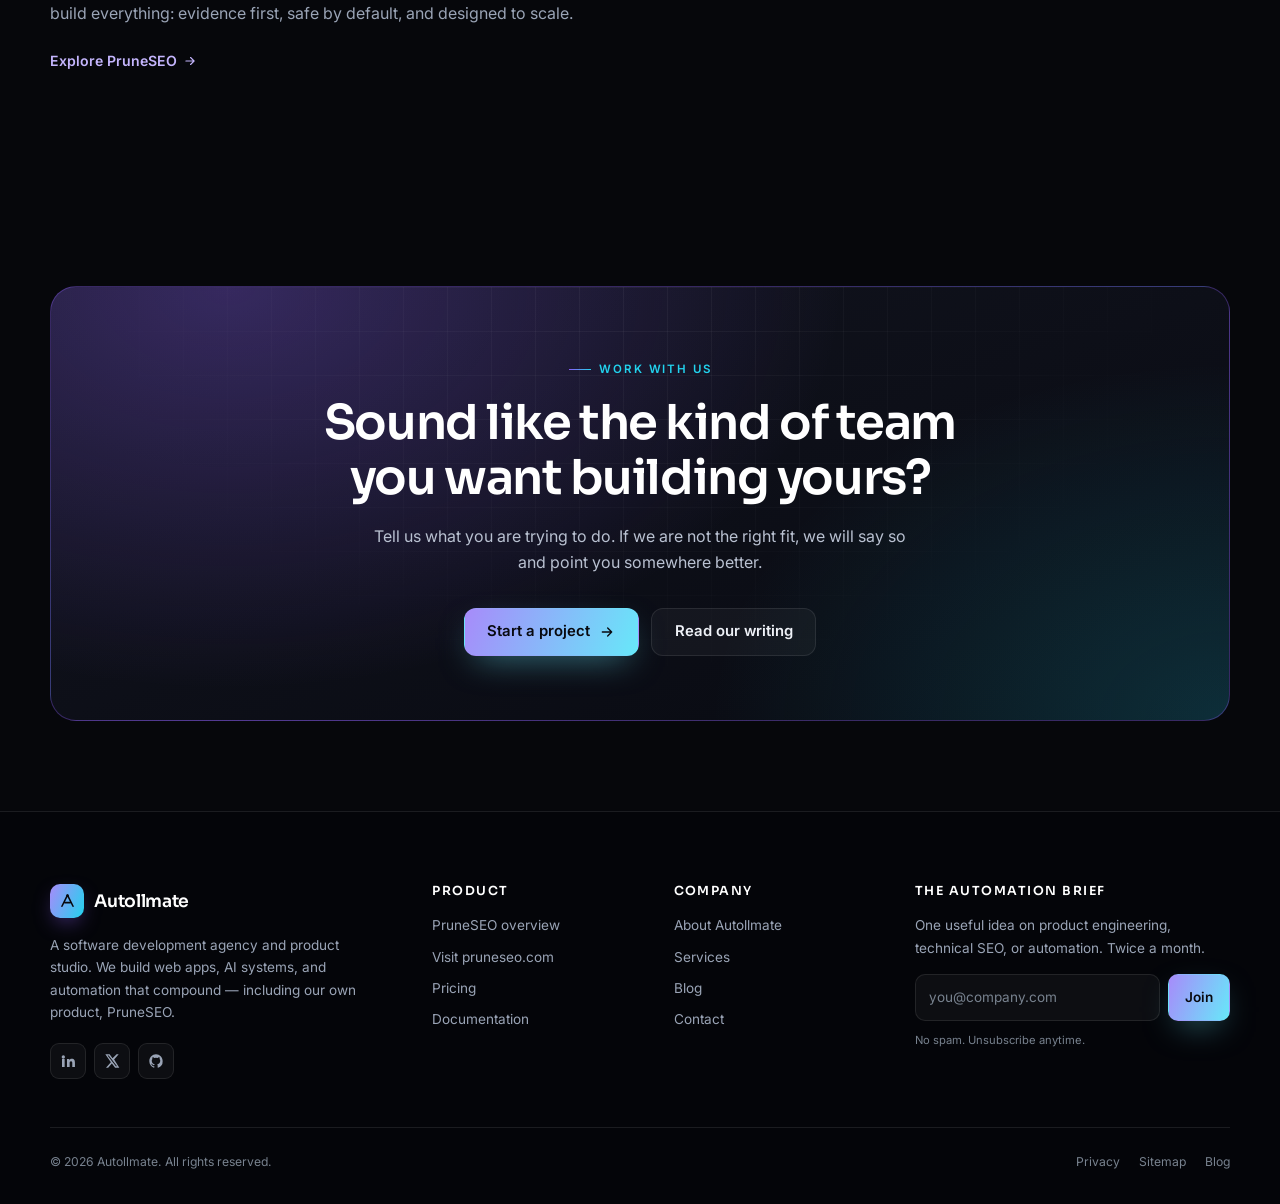
==== commit f3c5f238: "update" ====
--- a/about.html
+++ b/about.html
@@ -157,7 +157,7 @@
       </div>
     </section>
 
-    <section class="section">
+    <!-- <section class="section">
       <div class="container">
         <div class="section-head" data-reveal>
           <span class="eyebrow">The team</span>
@@ -198,7 +198,7 @@
           <div class="stat"><strong data-count="97" data-suffix="%">97%</strong><span>client retention</span></div>
         </div>
       </div>
-    </section>
+    </section> -->
 
     <section class="section section--tight">
       <div class="container">
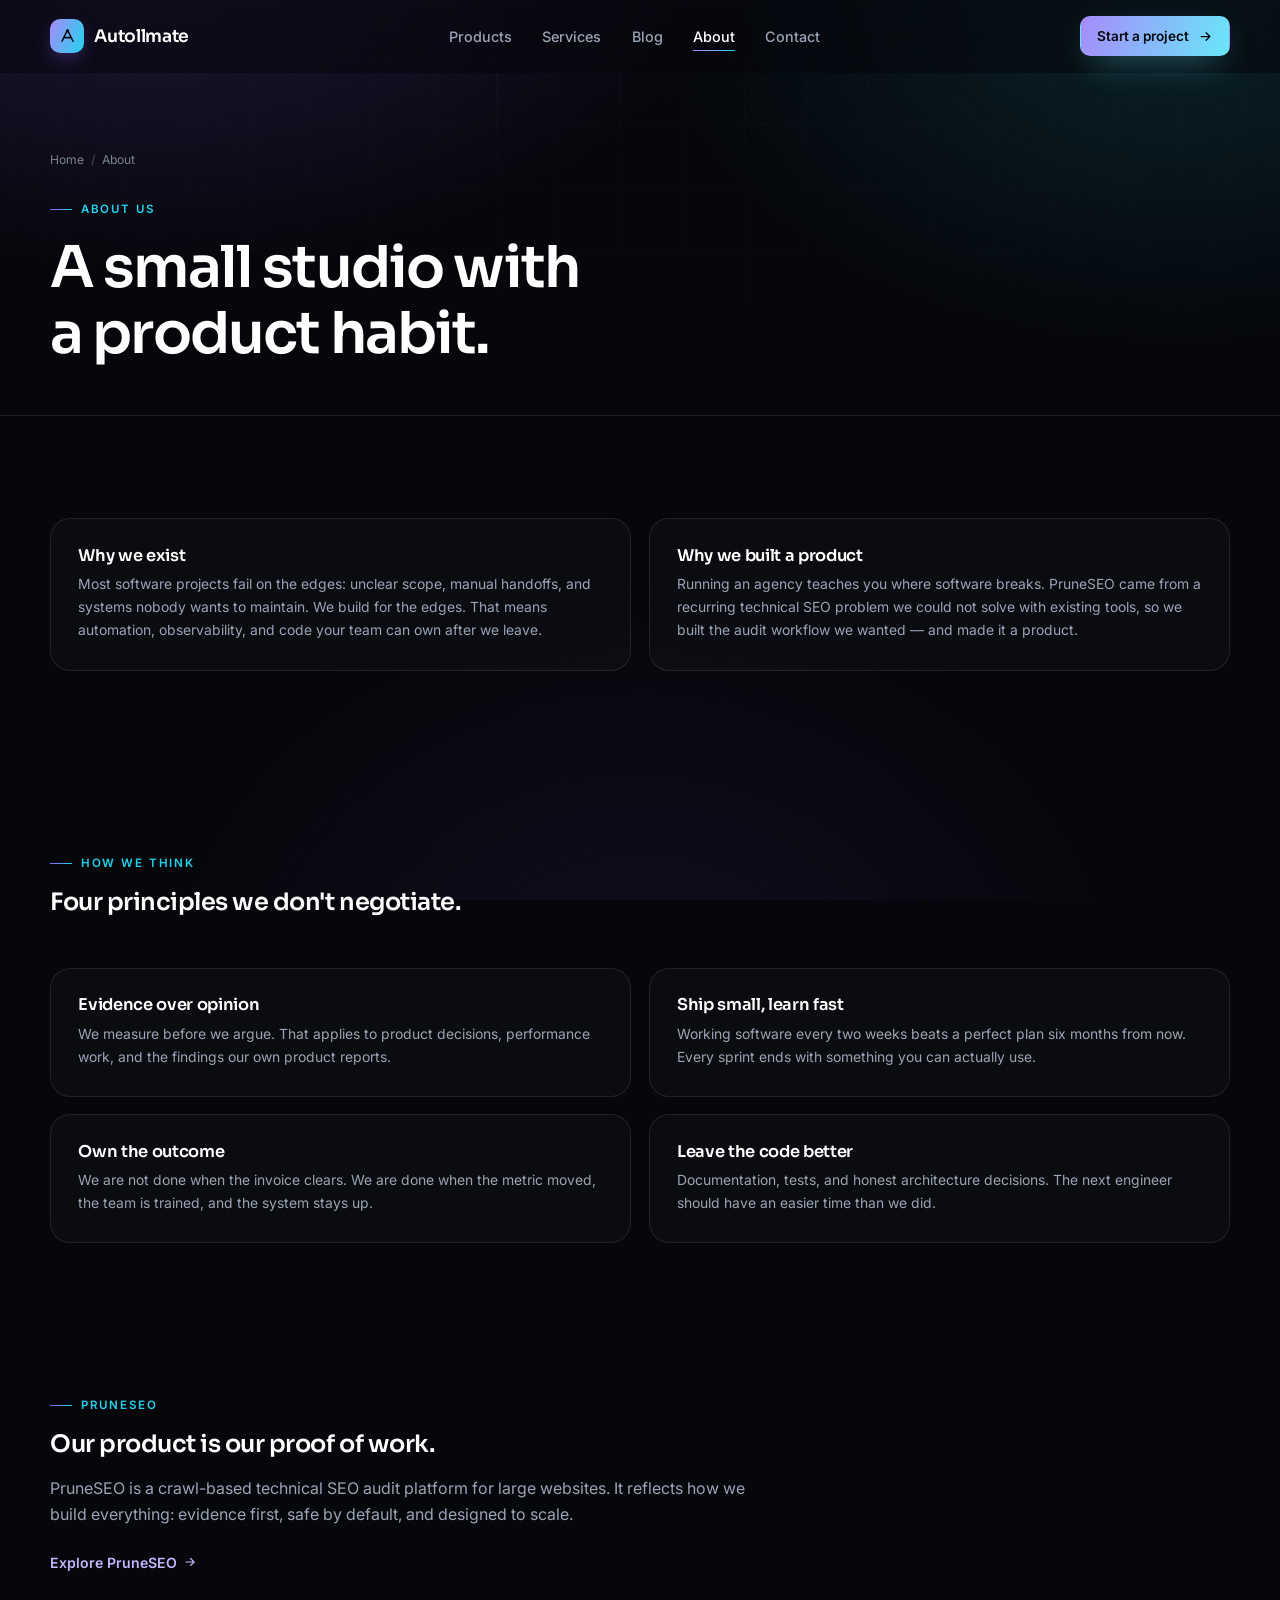
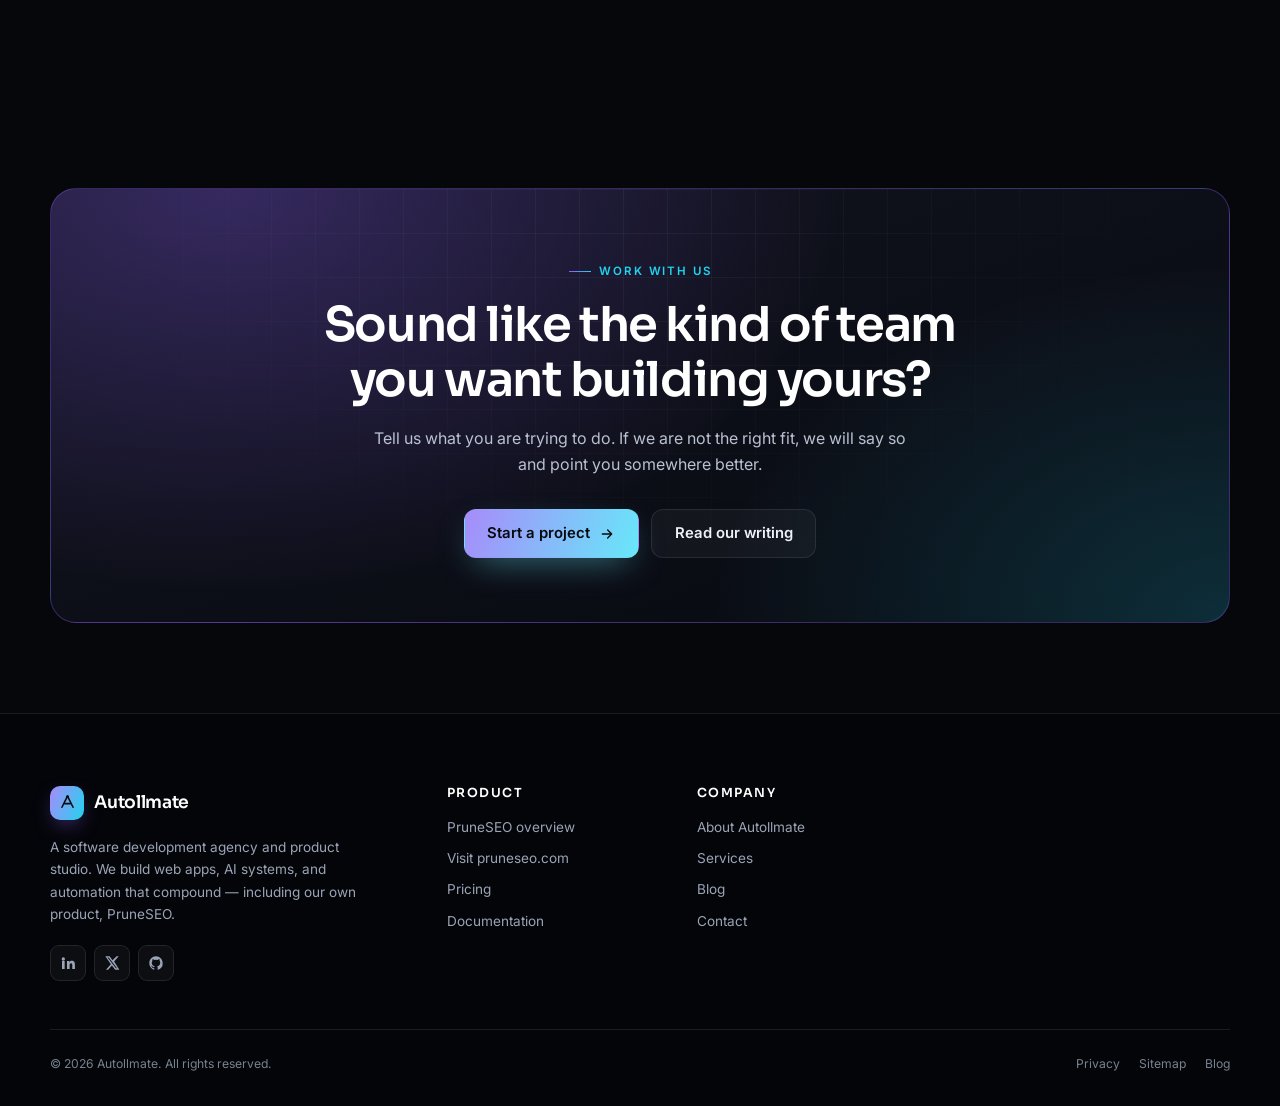
==== commit 0a0e03f9: "update data" ====
--- a/about.html
+++ b/about.html
@@ -52,7 +52,7 @@
         "url": "https://autollmate.com/",
         "logo": "https://autollmate.com/assets/img/icon-512.png",
         "foundingDate": "2017",
-        "email": "hello@autollmate.com",
+        "email": "hello@pruneseo.com",
         "description": "A software development agency and product studio building web applications, AI systems, and workflow automation.",
         "employee": [
           { "@type": "Person", "name": "Elena Marsh", "jobTitle": "Co-founder & Strategy" },
@@ -111,7 +111,7 @@
         </ol>
         <span class="eyebrow">About us</span>
         <h1>A small studio with a product habit.</h1>
-        <p class="lead">Autollmate started in 2017 as two engineers automating operations for a logistics company. Nine years later we are a 38-person agency and product studio — and we still believe the best software is the kind you stop noticing.</p>
+        <!-- <p class="lead">Autollmate started in 2017 as two engineers automating operations for a logistics company. Nine years later we are a 38-person agency and product studio — and we still believe the best software is the kind you stop noticing.</p> -->
       </div>
     </section>
 
@@ -273,7 +273,7 @@
             <li><a href="contact.html">Contact</a></li>
           </ul>
         </div>
-        <div class="newsletter">
+        <!-- <div class="newsletter">
           <h2 class="footer-heading">The Automation Brief</h2>
           <p>One useful idea on product engineering, technical SEO, or automation. Twice a month.</p>
           <form data-mock-submit data-success="You're on the list. Look out for the next brief.">
@@ -285,7 +285,7 @@
             <div class="form-status" hidden></div>
           </form>
           <small>No spam. Unsubscribe anytime.</small>
-        </div>
+        </div> -->
       </div>
       <div class="footer-bottom">
         <p>&copy; <span data-year>2026</span> Autollmate. All rights reserved.</p>
